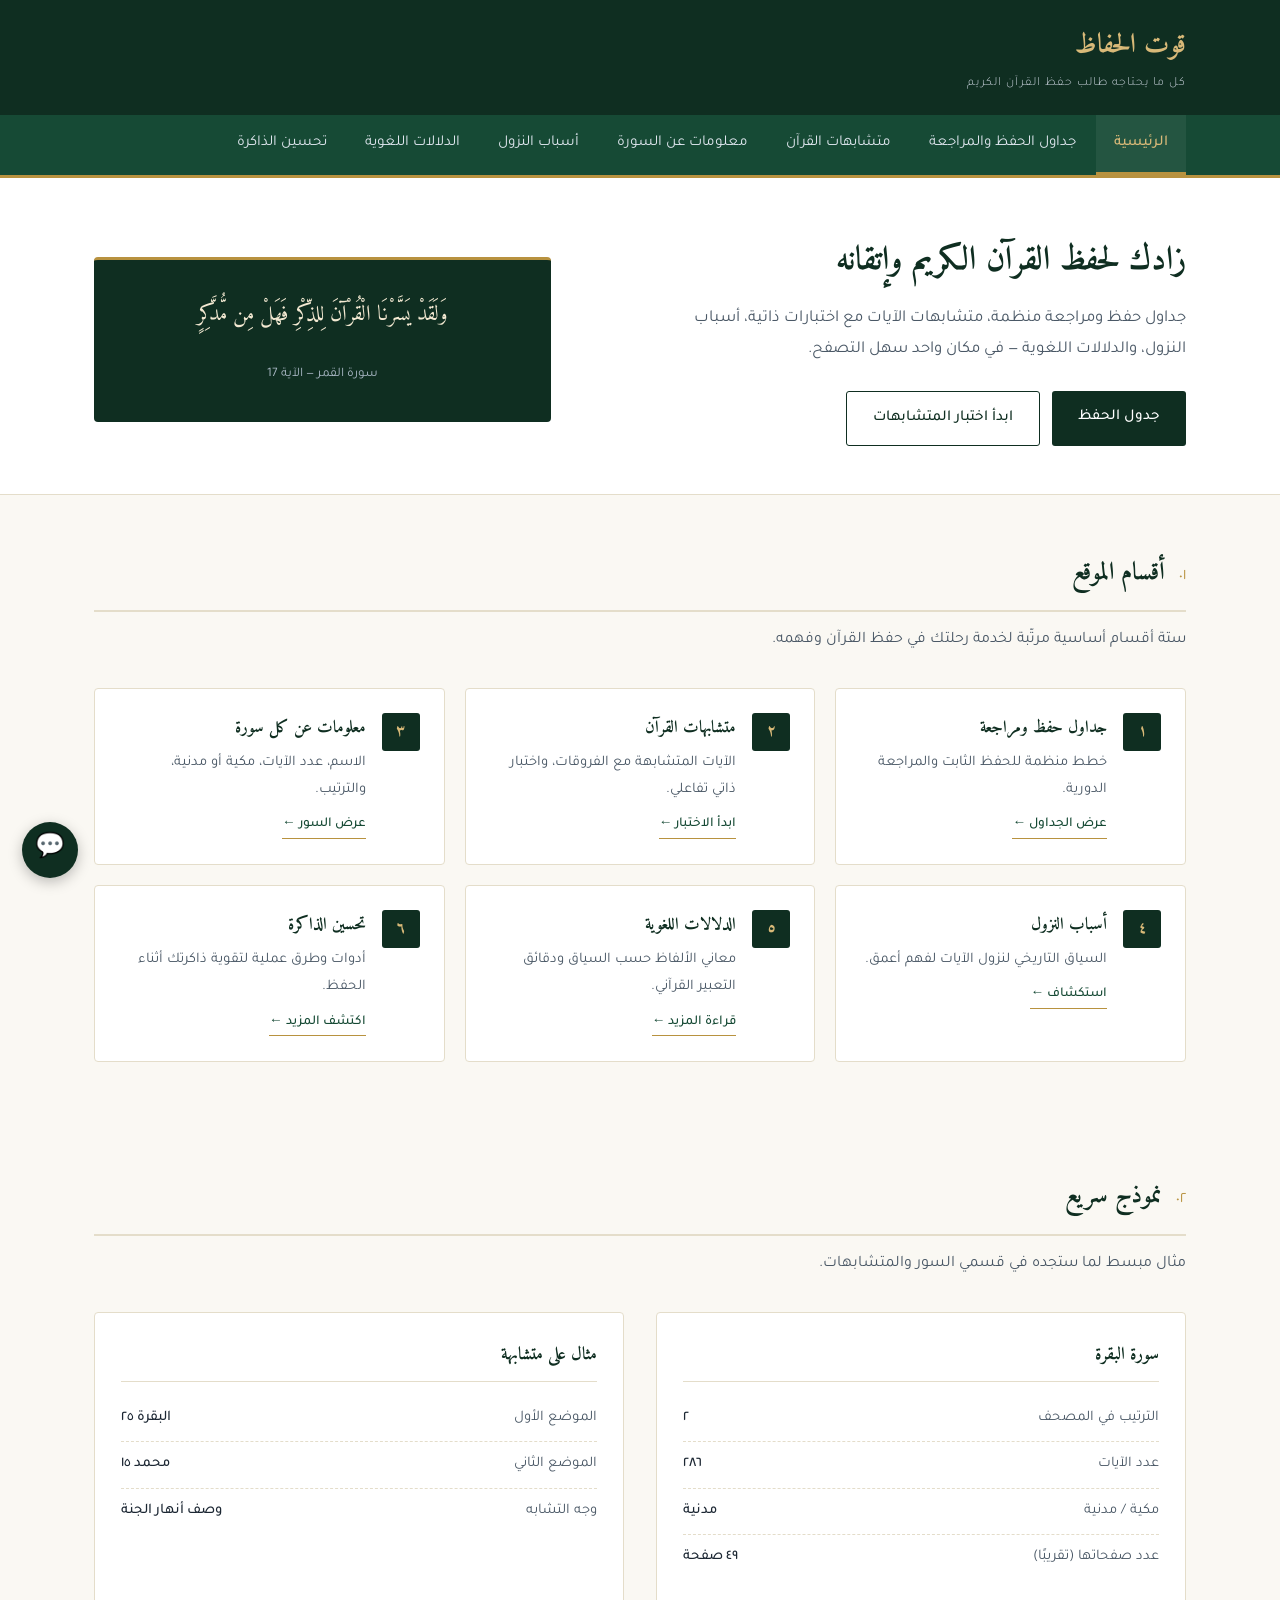
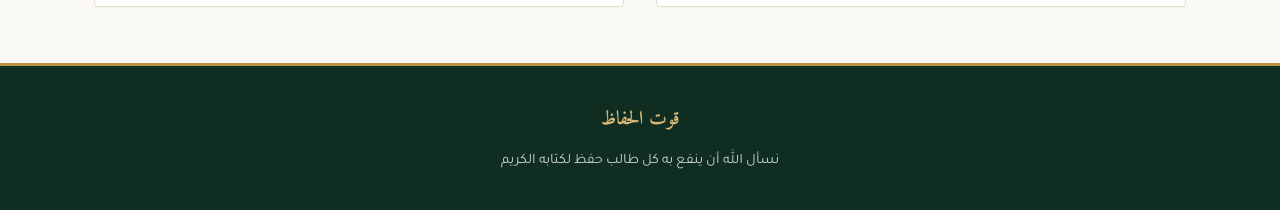
==== index.html @ 01968077 "Add files via upload" ====
<!DOCTYPE html>
<html lang="ar" dir="rtl">
<head>
<meta charset="UTF-8">
<meta name="viewport" content="width=device-width, initial-scale=1.0">
<title>قوت الحفاظ | كل ما يحتاجه طالب حفظ القرآن الكريم</title>
<link rel="preconnect" href="https://fonts.googleapis.com">
<link href="https://fonts.googleapis.com/css2?family=Amiri:wght@400;700&family=Tajawal:wght@300;400;500;700&display=swap" rel="stylesheet">
<link rel="stylesheet" href="style.css">
</head>
<body>

<header>
  <div class="top-bar">
    <div class="brand">قوت الحفاظ<small>كل ما يحتاجه طالب حفظ القرآن الكريم</small></div>
    <button class="menu-toggle" onclick="document.querySelector('.main-nav').classList.toggle('open')" aria-label="فتح القائمة">☰</button>
  </div>
  <nav class="main-nav">
    <ul>
      <li><a href="index.html" class="active">الرئيسية</a></li>
      <li><a href="schedules.html">جداول الحفظ والمراجعة</a></li>
      <li><a href="mutashabihat.html">متشابهات القرآن</a></li>
      <li><a href="surahs.html">معلومات عن السورة</a></li>
      <li><a href="asbab-nuzul.html">أسباب النزول</a></li>
      <li><a href="dalalat.html">الدلالات اللغوية</a></li>
      <li><a href="memory-boost.html">تحسين الذاكرة</a></li>
    </ul>
  </nav>
</header>

<div class="hero">
  <div class="hero-inner">
    <div>
      <h1>زادك لحفظ القرآن الكريم وإتقانه</h1>
      <p>جداول حفظ ومراجعة منظمة، متشابهات الآيات مع اختبارات ذاتية، أسباب النزول، والدلالات اللغوية — في مكان واحد سهل التصفح.</p>
      <div class="btn-row">
        <a href="schedules.html" class="btn btn-primary">جدول الحفظ</a>
        <a href="mutashabihat.html" class="btn btn-secondary">ابدأ اختبار المتشابهات</a>
      </div>
    </div>
    <div class="verse-box">
      <p>وَلَقَدْ يَسَّرْنَا الْقُرْآنَ لِلذِّكْرِ فَهَلْ مِن مُّدَّكِرٍ</p>
      <span>سورة القمر — الآية 17</span>
    </div>
  </div>
</div>

<section id="features">
  <div class="section-title">
    <span class="num">٠١</span>
    <h2>أقسام الموقع</h2>
  </div>
  <p class="section-desc">ستة أقسام أساسية مرتّبة لخدمة رحلتك في حفظ القرآن وفهمه.</p>

  <div class="grid">
    <div class="card">
      <div class="num-badge">١</div>
      <div>
        <h3>جداول حفظ ومراجعة</h3>
        <p>خطط منظمة للحفظ الثابت والمراجعة الدورية.</p>
        <a href="schedules.html" class="card-link">عرض الجداول ←</a>
      </div>
    </div>
    <div class="card">
      <div class="num-badge">٢</div>
      <div>
        <h3>متشابهات القرآن</h3>
        <p>الآيات المتشابهة مع الفروقات، واختبار ذاتي تفاعلي.</p>
        <a href="mutashabihat.html" class="card-link">ابدأ الاختبار ←</a>
      </div>
    </div>
    <div class="card">
      <div class="num-badge">٣</div>
      <div>
        <h3>معلومات عن كل سورة</h3>
        <p>الاسم، عدد الآيات، مكية أو مدنية، والترتيب.</p>
        <a href="surahs.html" class="card-link">عرض السور ←</a>
      </div>
    </div>
    <div class="card">
      <div class="num-badge">٤</div>
      <div>
        <h3>أسباب النزول</h3>
        <p>السياق التاريخي لنزول الآيات لفهم أعمق.</p>
        <a href="asbab-nuzul.html" class="card-link">استكشاف ←</a>
      </div>
    </div>
    <div class="card">
      <div class="num-badge">٥</div>
      <div>
        <h3>الدلالات اللغوية</h3>
        <p>معاني الألفاظ حسب السياق ودقائق التعبير القرآني.</p>
        <a href="dalalat.html" class="card-link">قراءة المزيد ←</a>
      </div>
    </div>
    <div class="card">
      <div class="num-badge">٦</div>
      <div>
        <h3>تحسين الذاكرة</h3>
        <p>أدوات وطرق عملية لتقوية ذاكرتك أثناء الحفظ.</p>
        <a href="memory-boost.html" class="card-link">اكتشف المزيد ←</a>
      </div>
    </div>
  </div>
</section>

<section id="preview">
  <div class="section-title">
    <span class="num">٠٢</span>
    <h2>نموذج سريع</h2>
  </div>
  <p class="section-desc">مثال مبسط لما ستجده في قسمي السور والمتشابهات.</p>

  <div class="split">
    <div class="info-panel">
      <h3>سورة البقرة</h3>
      <ul>
        <li><span>الترتيب في المصحف</span><b>٢</b></li>
        <li><span>عدد الآيات</span><b>٢٨٦</b></li>
        <li><span>مكية / مدنية</span><b>مدنية</b></li>
        <li><span>عدد صفحاتها (تقريبًا)</span><b>٤٩ صفحة</b></li>
      </ul>
    </div>
    <div class="info-panel">
      <h3>مثال على متشابهة</h3>
      <ul>
        <li><span>الموضع الأول</span><b>البقرة ٢٥</b></li>
        <li><span>الموضع الثاني</span><b>محمد ١٥</b></li>
        <li><span>وجه التشابه</span><b>وصف أنهار الجنة</b></li>
      </ul>
    </div>
  </div>
</section>

<footer>
  <span class="brand">قوت الحفاظ</span>
  نسأل الله أن ينفع به كل طالب حفظ لكتابه الكريم
</footer>

<a href="share-experience.html" class="share-fab" title="شاركنا تجربتك">💬</a>

</body>
</html>
---- style.css ----
/* =====================================================================
   قوت الحفاظ — style.css
   ملف الأنماط المشترك لكل صفحات الموقع
   (مستخرج من: index.html, schedules.html, surahs.html, mutashabihat.html)
   ===================================================================== */

/* ============ ١) متغيرات الألوان (أخضر غابي + ذهبي) ============ */
:root{
  --navy-deep:#0f2e21;   /* أخضر غابي عميق - اللون الأساسي */
  --navy:#164a35;        /* أخضر أفتح قليلاً - للتنقل الفرعي */
  --gold:#b8923f;        /* ذهبي - لمسات وحدود */
  --gold-light:#d8b978;  /* ذهبي فاتح - نصوص على خلفية داكنة */
  --paper:#faf8f3;       /* خلفية الصفحة (كريمي فاتح) */
  --ink:#1c2733;         /* لون النص الأساسي */
  --ink-soft:#4a5866;    /* لون النص الثانوي/الوصفي */
  --line:#e4ddca;        /* لون الحدود والفواصل */
  --panel:#ffffff;       /* خلفية البطاقات */
  --green-tint:#eef4ee;  /* خلفية فاتحة للتمييز (صناديق، جداول) */
}

/* ============ ٢) إعادة ضبط أساسية + الخطوط ============ */
*{box-sizing:border-box; margin:0; padding:0;}
html{scroll-behavior:smooth;}
body{
  background:var(--paper);
  color:var(--ink);
  font-family:'Tajawal', sans-serif;
  line-height:1.85;
}
h1,h2,h3{ font-family:'Amiri', serif; font-weight:700; color:var(--navy-deep); }
a{color:inherit; text-decoration:none;}

/* ============ ٣) الهيدر + شريط التنقل (موحّد لكل الصفحات) ============ */
header{
  background:var(--navy-deep);
  border-bottom:3px solid var(--gold);
}
.top-bar{
  max-width:1140px; margin:0 auto;
  display:flex; align-items:center; justify-content:space-between;
  padding:20px 24px;
}
.brand{color:var(--gold-light); font-family:'Amiri',serif; font-size:1.7rem; font-weight:700;}
.brand small{display:block; color:#c7d0da; font-family:'Tajawal',sans-serif; font-size:0.78rem; font-weight:300; letter-spacing:1px; margin-top:2px;}

nav.main-nav{background:var(--navy);}
.main-nav ul{
  max-width:1140px; margin:0 auto; padding:0 24px;
  display:flex; list-style:none; gap:2px; flex-wrap:wrap;
}
.main-nav a{
  display:block; padding:14px 18px; color:#dfe6ee; font-size:0.95rem;
  border-bottom:3px solid transparent;
  transition:.2s;
}
.main-nav a:hover{background:rgba(255,255,255,0.06); border-bottom-color:var(--gold);}
.main-nav a.active{
  background:rgba(255,255,255,0.06);
  border-bottom-color:var(--gold);
  color:var(--gold-light);
  font-weight:500;
}

/* زر قائمة الهمبرغر — يظهر فقط على الشاشات الصغيرة (انظر قواعد الاستجابة بالقسم ١٣) */
.menu-toggle{
  display:none;
  background:transparent;
  border:1.5px solid var(--gold);
  color:var(--gold-light);
  width:40px; height:40px;
  border-radius:6px;
  font-size:1.25rem;
  cursor:pointer;
  align-items:center; justify-content:center;
  flex:none;
}
.menu-toggle:hover{background:rgba(255,255,255,0.08);}

/* ============ ٤) الفوتر (موحّد لكل الصفحات) ============ */
footer{
  background:var(--navy-deep); color:#c7d0da;
  padding:36px 24px; text-align:center; font-size:0.9rem;
  border-top:3px solid var(--gold);
}
footer .brand{color:var(--gold-light); font-family:'Amiri',serif; font-size:1.2rem; display:block; margin-bottom:10px;}

/* ============ ٥) أزرار عامة (تُستخدم بالصفحة الرئيسية والأقسام) ============ */
.btn{
  display:inline-block; padding:12px 26px; font-size:0.95rem; border-radius:3px;
  transition:.2s; font-weight:500;
}
.btn-primary{background:var(--navy-deep); color:#fff;}
.btn-primary:hover{background:var(--navy);}
.btn-secondary{border:1px solid var(--navy-deep); color:var(--navy-deep);}
.btn-secondary:hover{background:var(--navy-deep); color:#fff;}

/* ============ ٦) عنوان قسم عام (رقم + عنوان + خط سفلي) ============ */
section{max-width:1140px; margin:0 auto; padding:56px 24px;}
.section-title{
  display:flex; align-items:baseline; gap:14px; margin-bottom:8px;
  border-bottom:2px solid var(--line); padding-bottom:14px;
}
.section-title h2{font-size:1.55rem;}
.section-title .num{color:var(--gold); font-size:1rem; font-family:'Tajawal',sans-serif;}
.section-desc{color:var(--ink-soft); margin:14px 0 32px; max-width:680px;}

/* =====================================================================
   ٧) خاص بالصفحة الرئيسية (index.html)
   ===================================================================== */
.hero{ background:var(--panel); border-bottom:1px solid var(--line); }
.hero-inner{
  max-width:1140px; margin:0 auto; padding:56px 24px 48px;
  display:grid; grid-template-columns:1.3fr 1fr; gap:40px; align-items:center;
}
.hero h1{font-size:2.1rem; line-height:1.6; margin-bottom:16px;}
.hero p{color:var(--ink-soft); font-size:1.05rem; margin-bottom:26px; max-width:520px;}
.btn-row{display:flex; gap:12px; flex-wrap:wrap;}

.verse-box{
  background:var(--navy-deep); color:var(--gold-light);
  padding:34px 28px; border-radius:4px; text-align:center;
  border-top:3px solid var(--gold);
}
.verse-box p{ font-family:'Amiri', serif; font-size:1.35rem; color:#f3e9d2; line-height:2; }
.verse-box span{display:block; margin-top:14px; font-family:'Tajawal',sans-serif; font-size:0.82rem; color:#a9b7c4;}

.grid{ display:grid; grid-template-columns:repeat(auto-fit,minmax(260px,1fr)); gap:20px; }
.card{
  background:var(--panel); border:1px solid var(--line); border-radius:4px;
  padding:24px; display:flex; gap:16px;
}
.card .num-badge{
  flex:none; width:38px; height:38px;
  background:var(--navy-deep); color:var(--gold-light);
  border-radius:3px; display:flex; align-items:center; justify-content:center;
  font-family:'Amiri',serif; font-weight:700; font-size:1rem;
}
.card h3{font-size:1.05rem; margin-bottom:6px;}
.card p{color:var(--ink-soft); font-size:0.92rem;}
.card a.card-link{font-size:0.85rem; color:var(--navy); font-weight:500; margin-top:8px; display:inline-block; border-bottom:1px solid var(--gold);}

.split{ display:grid; grid-template-columns:1fr 1fr; gap:32px; }
.info-panel{ background:var(--panel); border:1px solid var(--line); border-radius:4px; padding:26px; }
.info-panel h3{font-size:1.1rem; margin-bottom:14px; padding-bottom:10px; border-bottom:1px solid var(--line);}
.info-panel ul{list-style:none;}
.info-panel li{
  padding:9px 0; border-bottom:1px dashed var(--line); font-size:0.92rem; color:var(--ink-soft);
  display:flex; justify-content:space-between;
}
.info-panel li:last-child{border-bottom:none;}
.info-panel li b{color:var(--ink); font-weight:500;}

/* =====================================================================
   ٨) خاص بصفحة الجداول (schedules.html)
   ===================================================================== */
.page-head{ background:var(--panel); border-bottom:1px solid var(--line); padding:44px 24px; text-align:center; }
.page-head h1{font-size:1.9rem; margin-bottom:10px;}
.page-head p{color:var(--ink-soft); max-width:600px; margin:0 auto;}

.tab-row{ display:flex; gap:10px; flex-wrap:wrap; margin-bottom:26px; }
.tab-btn{
  background:var(--panel); border:1px solid var(--line); color:var(--ink);
  padding:11px 22px; border-radius:24px; font-size:0.92rem; font-weight:500;
  cursor:pointer; transition:.2s; font-family:'Tajawal',sans-serif;
}
.tab-btn:hover{border-color:var(--navy); color:var(--navy-deep);}
.tab-btn.active{background:var(--navy-deep); color:#fff; border-color:var(--navy-deep);}

.plan-panel{ display:none; background:var(--panel); border:1px solid var(--line); border-radius:6px; padding:30px; animation:fade .35s ease; }
.plan-panel.show{display:block;}
@keyframes fade{ from{opacity:0; transform:translateY(6px);} to{opacity:1; transform:translateY(0);} }

.plan-header{ display:flex; justify-content:space-between; align-items:center; flex-wrap:wrap; gap:12px; margin-bottom:20px; padding-bottom:16px; border-bottom:1px dashed var(--line); }
.plan-header h3{font-size:1.25rem;}
.badge{ background:var(--green-tint); color:var(--navy-deep); border:1px solid var(--line); padding:6px 14px; border-radius:20px; font-size:0.85rem; font-weight:500; }

.stat-row{ display:grid; grid-template-columns:repeat(auto-fit,minmax(160px,1fr)); gap:14px; margin-bottom:24px; }
.stat-row .stat-box{ background:var(--green-tint); border-radius:5px; padding:16px; text-align:center; }
.stat-row .stat-box .val{ font-family:'Amiri',serif; font-size:1.5rem; color:var(--navy-deep); font-weight:700; }
.stat-row .stat-box .lbl{ font-size:0.8rem; color:var(--ink-soft); margin-top:4px; }

table.week-table{ width:100%; border-collapse:collapse; font-size:0.9rem; }
table.week-table th{ background:var(--navy-deep); color:#fff; padding:10px; font-weight:500; font-size:0.85rem; }
table.week-table td{ padding:11px 10px; border-bottom:1px solid var(--line); text-align:center; color:var(--ink-soft); }
table.week-table tr:last-child td{border-bottom:none;}
table.week-table td.day-name{ color:var(--ink); font-weight:500; text-align:right; }

.note-box{ margin-top:20px; background:#fbf7ec; border-right:3px solid var(--gold); padding:14px 18px; font-size:0.88rem; color:var(--ink-soft); border-radius:3px; }

/* =====================================================================
   ٩) خاص بصفحة معلومات السورة (surahs.html)
   ===================================================================== */
.picker-box{
  background:var(--panel); border:1px solid var(--line); border-radius:12px;
  padding:22px 24px; margin-bottom:26px;
}
.picker-row{display:flex; gap:12px; flex-wrap:wrap;}
.picker-row input[type="text"], .picker-row select{
  flex:1; min-width:200px; padding:11px 14px; border:1.5px solid var(--line); border-radius:8px;
  font-family:'Tajawal',sans-serif; font-size:.98rem; background:#fff; color:var(--ink);
}
.picker-row input[type="text"]:focus, .picker-row select:focus{outline:none; border-color:var(--gold);}
.hint{color:var(--ink-soft); font-size:.85rem; margin:10px 0 0;}
.loading-msg, .error-msg{color:var(--ink-soft); font-size:.92rem; margin-top:10px;}
.error-msg{color:#a33;}

.info-card{
  display:none; background:var(--panel); border:1px solid var(--line); border-radius:12px;
  padding:28px 30px;
}
.info-card.active{display:block;}
.info-card h2{font-size:1.7rem; color:var(--navy-deep); margin:0 0 4px;}
.info-card .sub{color:var(--gold); font-size:.9rem; font-style:italic; margin:0 0 22px;}

.stat-grid{ display:grid; grid-template-columns:repeat(auto-fit,minmax(170px,1fr)); gap:12px; }
.stat-grid .stat-box{background:var(--green-tint); border-radius:8px; padding:14px 16px;}
.stat-grid .stat-box .label{font-size:.82rem; color:var(--ink-soft); margin-bottom:4px;}
.stat-grid .stat-box .value{font-size:1.2rem; font-weight:700; color:var(--navy-deep); font-family:'Amiri',serif;}
.stat-grid .stat-box .value.pending{font-size:.9rem; font-weight:400; color:var(--ink-soft); font-family:'Tajawal',sans-serif; font-style:italic;}

.empty-state{
  text-align:center; color:var(--ink-soft); padding:50px 20px; background:var(--panel);
  border:1px dashed var(--line); border-radius:12px;
}

/* =====================================================================
   ١٠) خاص بصفحة المتشابهات (mutashabihat.html)
   ===================================================================== */
.page-banner{
  background:var(--navy); color:#fff; text-align:center; padding:46px 20px 40px;
}
.page-banner h1{font-size:2.1rem; color:var(--gold-light); margin-bottom:10px;}
.page-banner p{color:#dfe7e1; max-width:640px; margin:0 auto; font-size:1rem;}

main{max-width:1000px; margin:0 auto; padding:40px 20px 80px;}

.subsection-tabs{ display:flex; gap:14px; justify-content:center; margin-bottom:36px; flex-wrap:wrap; }
.subsection-tabs button{
  font-family:'Tajawal', sans-serif; font-size:1rem; font-weight:700;
  padding:12px 26px; border-radius:10px; border:2px solid var(--navy);
  background:var(--panel); color:var(--navy); cursor:pointer; transition:.2s;
}
.subsection-tabs button.active{background:var(--navy); color:#fff;}
.subsection{display:none;}
.subsection.active{display:block;}

.search-box{
  background:var(--panel); border:1px solid var(--line); border-radius:14px;
  padding:24px; box-shadow:0 2px 10px rgba(15,46,33,.06); margin-bottom:26px;
}
.search-row{display:flex; gap:10px; flex-wrap:wrap;}
.search-row input[type="text"]{
  flex:1; min-width:200px; font-family:'Tajawal', sans-serif; font-size:1.1rem;
  padding:14px 16px; border:2px solid var(--line); border-radius:10px;
  background:var(--green-tint); color:var(--ink);
}
.search-row input[type="text"]:focus{outline:none; border-color:var(--gold);}
.search-row button{
  font-family:'Tajawal', sans-serif; font-size:1rem; font-weight:700;
  padding:14px 28px; border:none; border-radius:10px;
  background:var(--gold); color:var(--navy-deep); cursor:pointer; transition:.2s;
}
.search-row button:hover{background:var(--gold-light);}
.search-hint{margin-top:10px; font-size:.85rem; color:var(--ink-soft);}

.results-meta{margin-bottom:16px; font-size:.95rem; color:var(--ink-soft);}
.results-meta strong{color:var(--navy-deep);}

.result-card{
  background:var(--panel); border:1px solid var(--line); border-right:5px solid var(--gold);
  border-radius:10px; padding:18px 20px; margin-bottom:14px;
}
.result-ref{font-size:.9rem; font-weight:700; color:var(--navy); margin-bottom:8px;}
.result-text{font-family:'Amiri', serif; font-size:1.35rem; color:var(--ink); line-height:2.1;}
.result-text mark{background:var(--gold-light); color:var(--navy-deep); padding:1px 3px; border-radius:4px;}

.loading-state{text-align:center; padding:40px 20px; color:var(--ink-soft);}

.demo-flag{
  display:inline-block; background:#fff3cd; color:#7a5c00; border:1px solid #e9d38b;
  font-size:.8rem; padding:4px 10px; border-radius:6px; margin-bottom:18px;
}
.within-card{ background:var(--panel); border:1px solid var(--line); border-radius:12px; padding:20px; margin-bottom:18px; }
.within-pair{ display:grid; grid-template-columns:1fr 1fr; gap:16px; margin-bottom:14px; }
.within-verse{background:var(--green-tint); border-radius:8px; padding:14px;}
.within-verse .ref{font-size:.85rem; font-weight:700; color:var(--navy); margin-bottom:6px;}
.within-verse .txt{font-family:'Amiri', serif; font-size:1.2rem;}
.quiz-btn{
  font-family:'Tajawal', sans-serif; font-size:.9rem; font-weight:700;
  padding:9px 18px; border:2px solid var(--navy); border-radius:8px;
  background:transparent; color:var(--navy); cursor:pointer;
}
.quiz-btn:hover{background:var(--navy); color:#fff;}

/* =====================================================================
   ١١) لوحة جداول الحفظ التفاعلية (schedules.html - نظام المسارين)
   ===================================================================== */
.dash-container{max-width:680px; margin:0 auto; padding:30px 20px 70px;}

.dash-banner{background:var(--navy-deep); border-bottom:3px solid var(--gold); padding:34px 20px;}
.dash-banner .inner{max-width:680px; margin:0 auto; display:flex; justify-content:space-between; align-items:center; gap:16px; flex-wrap:wrap;}
.dash-banner .inner.text-center{justify-content:center; text-align:center; flex-direction:column;}
.dash-banner .eyebrow{color:var(--gold-light); font-size:.85rem; letter-spacing:.5px; margin-bottom:6px;}
.dash-banner h1{color:#fff; font-size:1.5rem;}
.dash-banner h1 .accent{color:var(--gold-light);}
.edit-link{background:transparent; border:1.5px solid var(--gold-light); color:var(--gold-light); padding:8px 18px; border-radius:20px; font-size:.85rem; cursor:pointer; font-family:'Tajawal',sans-serif; transition:.2s;}
.edit-link:hover{background:var(--gold-light); color:var(--navy-deep);}

.dash-topbar{max-width:680px; margin:0 auto; padding:16px 20px 0;}
.back-link{color:var(--navy); font-size:.9rem; font-weight:500;}
.back-link:hover{color:var(--gold);}

.track-choice{display:grid; grid-template-columns:1fr 1fr; gap:18px; margin-top:10px;}
.track-card{background:var(--panel); border:1.5px solid var(--line); border-radius:14px; padding:28px 20px; text-align:center; cursor:pointer; transition:.2s; font-family:'Tajawal',sans-serif;}
.track-card:hover{border-color:var(--gold); box-shadow:0 4px 14px rgba(15,46,33,.08);}
.track-icon{font-size:2.2rem; margin-bottom:10px;}
.track-title{font-family:'Amiri',serif; font-size:1.2rem; color:var(--navy-deep); margin-bottom:8px;}
.track-desc{color:var(--ink-soft); font-size:.88rem; line-height:1.7;}

.onb-card{background:var(--panel); border:1px solid var(--line); border-radius:14px; padding:28px 24px;}
.field{margin-bottom:22px;}
.field label{display:block; font-weight:500; color:var(--navy-deep); margin-bottom:10px; font-size:.95rem;}
.text-input{width:100%; padding:12px 14px; border:1.5px solid var(--line); border-radius:8px; font-family:'Tajawal',sans-serif; font-size:.95rem; background:var(--green-tint); color:var(--ink);}
.text-input:focus{outline:none; border-color:var(--gold);}
.pill-group{display:flex; flex-wrap:wrap; gap:8px;}
.pill{background:var(--panel); border:1.5px solid var(--line); color:var(--ink); padding:9px 18px; border-radius:20px; font-size:.88rem; cursor:pointer; transition:.2s; font-family:'Tajawal',sans-serif;}
.pill:hover{border-color:var(--gold);}
.pill.active{background:var(--navy-deep); border-color:var(--navy-deep); color:#fff;}
.stepper{display:flex; align-items:center; justify-content:center; gap:20px;}
.stepper button{width:38px; height:38px; border-radius:50%; border:1.5px solid var(--navy-deep); background:transparent; color:var(--navy-deep); font-size:1.2rem; cursor:pointer; font-family:'Tajawal',sans-serif;}
.stepper button:hover{background:var(--navy-deep); color:#fff;}
.stepper .val{font-family:'Amiri',serif; font-size:1.5rem; color:var(--navy-deep); min-width:40px; text-align:center;}
.primary-btn{width:100%; background:var(--navy-deep); color:#fff; border:none; padding:14px; border-radius:10px; font-size:1rem; font-weight:700; cursor:pointer; font-family:'Tajawal',sans-serif; transition:.2s;}
.primary-btn:hover{background:var(--navy);}
.footnote{text-align:center; color:var(--ink-soft); font-size:.8rem; margin-top:16px;}

.verse-card{background:var(--navy-deep); color:var(--gold-light); border-radius:14px; padding:24px 22px; text-align:center; margin-bottom:26px; border-top:3px solid var(--gold);}
.verse-card .tag{font-size:.75rem; color:#a9b7c4; margin-bottom:10px;}
.verse-card .verse{font-family:'Amiri',serif; font-size:1.2rem; color:#f3e9d2; line-height:1.9;}
.verse-card .ref{margin-top:10px; font-size:.8rem; color:#a9b7c4;}

.dash-label{font-weight:700; color:var(--navy-deep); font-size:.95rem; margin:6px 0 12px;}
.plan-card{background:var(--panel); border:1px solid var(--line); border-radius:14px; padding:22px 20px; margin-bottom:26px;}
.plan-card .surah-name{font-family:'Amiri',serif; font-size:1.2rem; color:var(--navy-deep); margin-bottom:4px;}
.plan-card .sub{color:var(--ink-soft); font-size:.88rem; margin-bottom:16px;}
.progress-track{background:var(--green-tint); border-radius:20px; height:12px; overflow:hidden;}
.progress-fill{background:var(--gold); height:100%; border-radius:20px; transition:width .4s ease;}
.progress-labels{display:flex; justify-content:space-between; font-size:.8rem; color:var(--ink-soft); margin-top:8px;}

.task-list{display:flex; flex-direction:column; gap:10px; margin-bottom:26px;}
.task{display:flex; gap:14px; align-items:flex-start; background:var(--panel); border:1.5px solid var(--line); border-radius:10px; padding:14px 16px; cursor:pointer; transition:.2s;}
.task:hover{border-color:var(--gold);}
.task .check{flex:none; width:24px; height:24px; border-radius:6px; border:2px solid var(--gold); display:flex; align-items:center; justify-content:center; font-size:.85rem; color:#fff; margin-top:2px; background:transparent;}
.task.checked{border-color:var(--navy-deep); background:var(--green-tint);}
.task.checked .check{background:var(--navy-deep); border-color:var(--navy-deep);}
.task.checked .title{text-decoration:line-through; color:var(--ink-soft);}
.task .title{font-weight:700; color:var(--navy-deep); font-size:.95rem; margin-bottom:3px;}
.task .desc{color:var(--ink-soft); font-size:.85rem;}
/* مهمة معاينة: نفس الشكل لكن غير قابلة فعليًا للتفاعل */
.task.disabled{cursor:default; opacity:.72;}
.task.disabled:hover{border-color:var(--line);}
.task.disabled .check{border-color:var(--line);}

.streak-row{display:grid; grid-template-columns:1fr 1fr; gap:14px; margin-bottom:24px;}
.streak-box{background:var(--green-tint); border-radius:10px; padding:16px; text-align:center;}
.streak-box .num{font-family:'Amiri',serif; font-size:1.6rem; color:var(--navy-deep); font-weight:700;}
.streak-box .lbl{font-size:.78rem; color:var(--ink-soft); margin-top:4px;}

.cta-box{text-align:center; color:var(--ink-soft); font-size:.9rem;}
.cta-box .btn{margin-top:10px;}

.track-switch{max-width:680px; margin:0 auto; padding:16px 20px 0;}

.plan-load-error{
  background:#fdeceb; border:1px solid #f3c8c4; color:#8c2f28;
  padding:18px 20px; border-radius:10px; font-size:.92rem; text-align:center;
}

/* =====================================================================
   ١٢) متصفح الأسبوع واليوم داخل خطة الحفظ الجديد
   ===================================================================== */
.week-nav{display:flex; align-items:center; justify-content:space-between; gap:10px; margin-bottom:14px; flex-wrap:wrap;}
.week-nav-btn{
  background:var(--panel); border:1.5px solid var(--line); color:var(--navy-deep);
  width:34px; height:34px; border-radius:50%; font-size:1.1rem; cursor:pointer;
  transition:.2s; display:flex; align-items:center; justify-content:center; flex:none;
}
.week-nav-btn:hover:not(:disabled){border-color:var(--gold); color:var(--gold);}
.week-nav-btn:disabled{opacity:.35; cursor:not-allowed;}
.week-nav-label{font-family:'Amiri',serif; font-weight:700; color:var(--navy-deep); font-size:1.05rem; text-align:center; flex:1;}
.week-jump{display:flex; align-items:center; gap:6px;}
.week-jump input{
  width:60px; padding:6px 8px; border:1.5px solid var(--line); border-radius:6px;
  text-align:center; font-family:'Tajawal',sans-serif; color:var(--ink);
}
.week-jump input:focus{outline:none; border-color:var(--gold);}
.week-jump button{
  padding:6px 14px; border:none; border-radius:6px; background:var(--navy-deep);
  color:#fff; font-size:.8rem; cursor:pointer; font-family:'Tajawal',sans-serif;
}
.week-jump button:hover{background:var(--navy);}

.day-strip{display:flex; gap:8px; margin-bottom:18px;}
.day-chip{
  flex:1; min-width:0; background:var(--panel); border:1.5px solid var(--line);
  border-radius:10px; padding:10px 4px; text-align:center; cursor:pointer; transition:.2s;
}
.day-chip:hover{border-color:var(--gold);}
.day-chip.viewed{border-color:var(--navy-deep); box-shadow:0 0 0 2px var(--navy-deep) inset;}
.day-chip.today{background:var(--green-tint); border-color:var(--gold);}
.day-chip-today-lbl{display:block; font-size:.62rem; color:var(--gold); font-weight:700; margin-top:4px;}
.day-chip-name{font-size:.75rem; color:var(--ink-soft); margin-bottom:6px; font-weight:500;}
.day-chip-badges{display:flex; gap:4px; justify-content:center;}
.badge-circle{
  width:21px; height:21px; border-radius:50%; display:inline-flex; align-items:center;
  justify-content:center; font-size:.7rem; font-weight:700; font-family:'Tajawal',sans-serif; flex:none;
}
.badge-circle.b-new{background:var(--gold); color:var(--navy-deep);}
.badge-circle.b-review{background:var(--navy-deep); color:var(--gold-light);}
.day-chip.friday{background:#fbf7ec;}
.day-chip.friday .badge-circle.b-review{border-radius:6px; border:1.5px solid var(--gold);}

.day-detail-title{font-family:'Amiri',serif; color:var(--navy-deep); font-size:1.05rem; margin-bottom:14px;}

.preview-badge{
  display:inline-block; background:#fff3cd; color:#7a5c00; border:1px solid #e9d38b;
  font-size:.82rem; padding:6px 14px; border-radius:6px; margin-bottom:12px;
}
.back-today-btn{
  display:inline-block; margin-inline-start:10px; background:transparent; border:1.5px solid var(--gold);
  color:#7a5c00; font-size:.8rem; padding:5px 12px; border-radius:6px; cursor:pointer; font-family:'Tajawal',sans-serif;
}
.back-today-btn:hover{background:var(--gold); color:var(--navy-deep);}

/* =====================================================================
   ١٣) استجابة الشاشات الصغيرة (موحّدة، بدون إخفاء التنقل بالكامل)
   ===================================================================== */
@media (max-width:820px){
  .hero-inner{grid-template-columns:1fr;}
  .split{grid-template-columns:1fr;}
  .within-pair{grid-template-columns:1fr;}
  .track-choice{grid-template-columns:1fr;}

  /* قائمة الهمبرغر: يظهر الزر، وتُطوى القائمة افتراضيًا */
  .menu-toggle{display:flex;}
  .main-nav ul{
    display:none;
    flex-direction:column;
    gap:0;
    padding:0;
  }
  .main-nav.open ul{display:flex;}
  .main-nav a{border-bottom:1px solid rgba(255,255,255,0.08);}
  .main-nav a:hover, .main-nav a.active{border-bottom-color:rgba(255,255,255,0.08);}
}

@media (max-width:520px){
  .day-strip{gap:5px;}
  .day-chip{padding:8px 2px;}
  .day-chip-name{font-size:.68rem;}
  .badge-circle{width:18px; height:18px; font-size:.62rem;}
  .week-nav-label{font-size:.92rem;}
}

/* =====================================================================
   ١٤) زر "شاركنا تجربتك" العائم (share-fab)
   ===================================================================== */
.share-fab{
  position:fixed;
  bottom:22px;
  left:22px;
  width:56px;
  height:56px;
  border-radius:50%;
  background:var(--navy-deep);
  color:var(--gold-light);
  display:flex;
  align-items:center;
  justify-content:center;
  font-size:1.5rem;
  text-decoration:none;
  box-shadow:0 4px 14px rgba(0,0,0,.25);
  z-index:999;
  transition:transform .15s ease, background .15s ease;
}
.share-fab:hover{
  background:var(--navy);
  transform:scale(1.07);
}

@media (max-width:520px){
  .share-fab{width:48px; height:48px; font-size:1.25rem; bottom:16px; left:16px;}
}
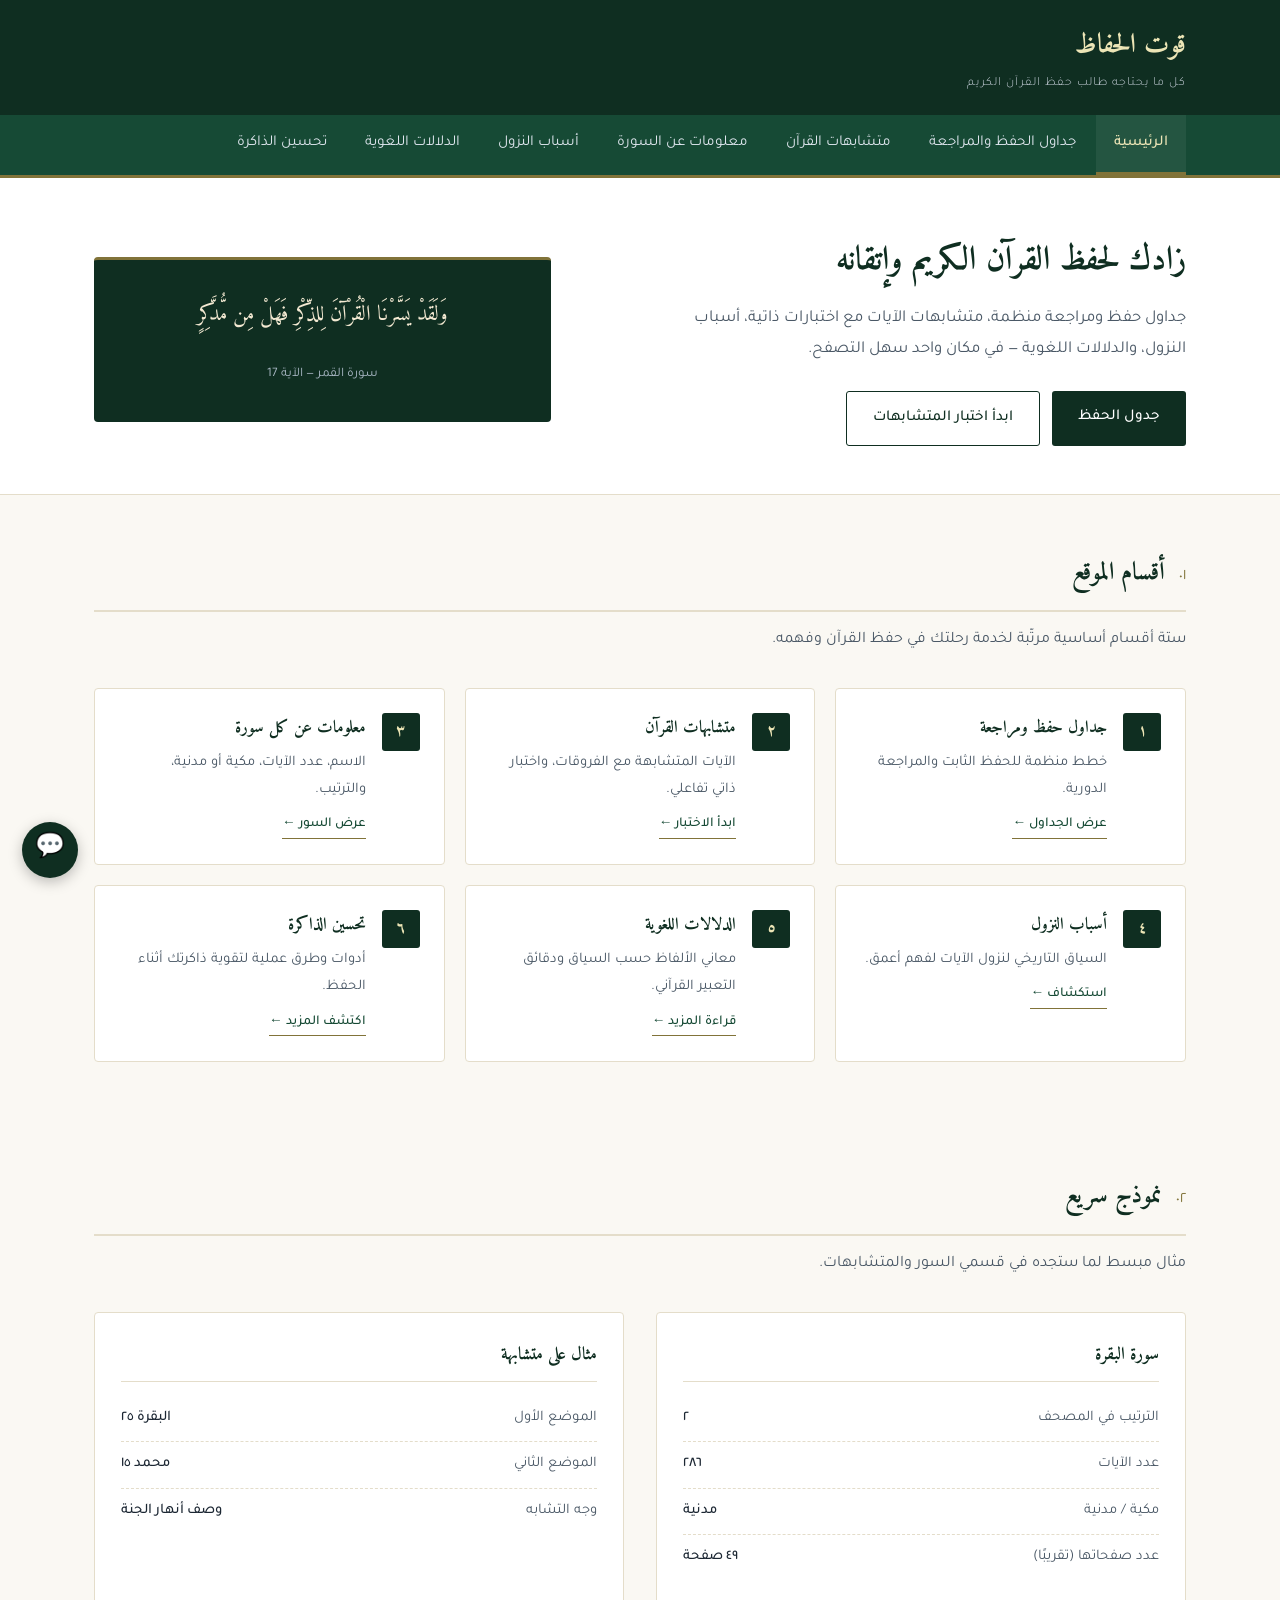
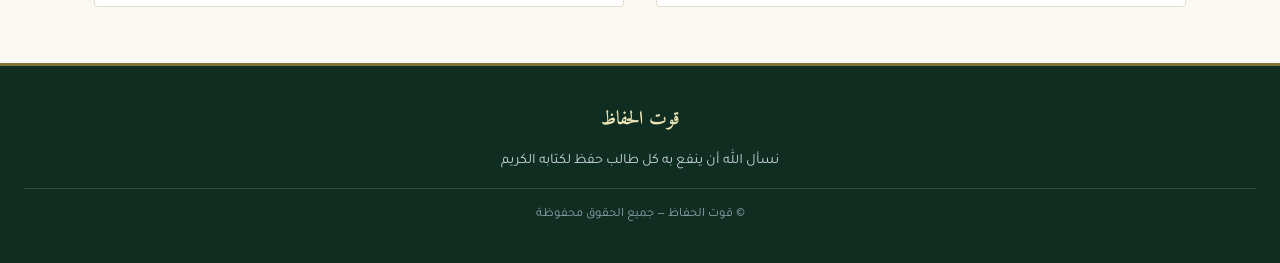
==== commit 2a8e6570: "Add files via upload" ====
--- a/index.html
+++ b/index.html
@@ -135,9 +135,11 @@
 <footer>
   <span class="brand">قوت الحفاظ</span>
   نسأل الله أن ينفع به كل طالب حفظ لكتابه الكريم
+  <span class="copyright">© قوت الحفاظ — جميع الحقوق محفوظة</span>
 </footer>
 
 <a href="share-experience.html" class="share-fab" title="شاركنا تجربتك">💬</a>
 
+<!-- Cloudflare Web Analytics --><script type='module' src='https://static.cloudflareinsights.com/beacon.min.js' data-cf-beacon='{"token": "39f866db1f5d42de9522ed9c44520408"}'></script><!-- End Cloudflare Web Analytics -->
 </body>
 </html>
--- a/style.css
+++ b/style.css
@@ -8,8 +8,8 @@
 :root{
   --navy-deep:#0f2e21;   /* أخضر غابي عميق - اللون الأساسي */
   --navy:#164a35;        /* أخضر أفتح قليلاً - للتنقل الفرعي */
-  --gold:#b8923f;        /* ذهبي - لمسات وحدود */
-  --gold-light:#d8b978;  /* ذهبي فاتح - نصوص على خلفية داكنة */
+  --gold:#817339;        /* خاكي بني دافئ - لمسات وحدود */
+  --gold-light:#ece5b6;  /* خاكي فاتح - نصوص على خلفية داكنة */
   --paper:#faf8f3;       /* خلفية الصفحة (كريمي فاتح) */
   --ink:#1c2733;         /* لون النص الأساسي */
   --ink-soft:#4a5866;    /* لون النص الثانوي/الوصفي */
@@ -83,6 +83,7 @@
   border-top:3px solid var(--gold);
 }
 footer .brand{color:var(--gold-light); font-family:'Amiri',serif; font-size:1.2rem; display:block; margin-bottom:10px;}
+footer .copyright{display:block; margin-top:14px; padding-top:14px; border-top:1px solid rgba(255,255,255,0.15); font-size:0.8rem; color:#8fa0ad;}
 
 /* ============ ٥) أزرار عامة (تُستخدم بالصفحة الرئيسية والأقسام) ============ */
 .btn{
@@ -326,10 +327,21 @@
 .pill{background:var(--panel); border:1.5px solid var(--line); color:var(--ink); padding:9px 18px; border-radius:20px; font-size:.88rem; cursor:pointer; transition:.2s; font-family:'Tajawal',sans-serif;}
 .pill:hover{border-color:var(--gold);}
 .pill.active{background:var(--navy-deep); border-color:var(--navy-deep); color:#fff;}
-.stepper{display:flex; align-items:center; justify-content:center; gap:20px;}
-.stepper button{width:38px; height:38px; border-radius:50%; border:1.5px solid var(--navy-deep); background:transparent; color:var(--navy-deep); font-size:1.2rem; cursor:pointer; font-family:'Tajawal',sans-serif;}
-.stepper button:hover{background:var(--navy-deep); color:#fff;}
-.stepper .val{font-family:'Amiri',serif; font-size:1.5rem; color:var(--navy-deep); min-width:40px; text-align:center;}
+.stepper{display:flex; align-items:center; justify-content:center; gap:16px; background:var(--panel); border:1px solid var(--line); border-radius:999px; padding:8px 10px; box-shadow:0 2px 6px rgba(15,46,33,.06); width:fit-content; margin:0 auto;}
+.stepper button{
+  width:38px; height:38px; border-radius:50%; border:1.5px solid var(--navy-deep);
+  background:var(--paper); color:var(--navy-deep); font-size:1.15rem; line-height:1;
+  cursor:pointer; font-family:'Tajawal',sans-serif; font-weight:700;
+  display:flex; align-items:center; justify-content:center;
+  transition:background .15s ease, color .15s ease, transform .1s ease, box-shadow .15s ease;
+}
+.stepper button:hover{background:var(--navy-deep); color:#fff; box-shadow:0 2px 8px rgba(15,46,33,.25);}
+.stepper button:active{transform:scale(.9);}
+.stepper button:focus-visible{outline:2px solid var(--gold); outline-offset:2px;}
+.stepper .val{
+  font-family:'Amiri',serif; font-size:1.4rem; color:var(--navy-deep);
+  min-width:62px; text-align:center; white-space:nowrap;
+}
 .primary-btn{width:100%; background:var(--navy-deep); color:#fff; border:none; padding:14px; border-radius:10px; font-size:1rem; font-weight:700; cursor:pointer; font-family:'Tajawal',sans-serif; transition:.2s;}
 .primary-btn:hover{background:var(--navy);}
 .footnote{text-align:center; color:var(--ink-soft); font-size:.8rem; margin-top:16px;}
@@ -491,3 +503,194 @@
 @media (max-width:520px){
   .share-fab{width:48px; height:48px; font-size:1.25rem; bottom:16px; left:16px;}
 }
+
+/* =====================================================================
+   ١٥) متشابهات السورة مع نفسها (بدايات / وسط / نهايات)
+   ===================================================================== */
+.within-surah-row{
+  display:flex;
+  align-items:center;
+  gap:12px;
+  flex-wrap:wrap;
+  margin-bottom:22px;
+}
+.within-surah-row label{
+  font-weight:700;
+  color:var(--navy-deep);
+  font-size:.95rem;
+}
+.within-surah-row select{
+  font-family:'Tajawal', sans-serif;
+  font-size:1rem;
+  padding:11px 14px;
+  border:2px solid var(--line);
+  border-radius:10px;
+  background:var(--panel);
+  color:var(--ink);
+  min-width:220px;
+}
+.within-surah-row select:focus{
+  outline:none;
+  border-color:var(--gold);
+}
+
+.within-subtabs{
+  display:flex;
+  gap:10px;
+  margin-bottom:24px;
+  flex-wrap:wrap;
+}
+.within-subtabs button{
+  font-family:'Tajawal', sans-serif;
+  font-size:.9rem;
+  font-weight:700;
+  padding:9px 20px;
+  border-radius:999px;
+  border:1.5px solid var(--line);
+  background:var(--panel);
+  color:var(--ink-soft);
+  cursor:pointer;
+  transition:.2s;
+}
+.within-subtabs button:hover{
+  border-color:var(--gold);
+}
+.within-subtabs button.active{
+  background:var(--navy-deep);
+  border-color:var(--navy-deep);
+  color:var(--gold-light);
+}
+
+.within-empty{
+  text-align:center;
+  padding:36px 20px;
+  color:var(--ink-soft);
+  background:var(--panel);
+  border:1px dashed var(--line);
+  border-radius:12px;
+}
+
+.wcard{
+  position:relative;
+  background:var(--panel);
+  border:1px solid var(--line);
+  border-radius:12px;
+  margin-bottom:14px;
+  overflow:visible;
+}
+.wcard-head{
+  width:100%;
+  display:flex;
+  align-items:center;
+  justify-content:space-between;
+  gap:10px;
+  background:none;
+  border:none;
+  padding:18px 22px;
+  cursor:pointer;
+  text-align:right;
+  font-family:'Tajawal', sans-serif;
+}
+.wcard-phrase{
+  font-family:'Amiri', serif;
+  font-size:1.15rem;
+  color:var(--navy-deep);
+  font-weight:700;
+}
+.wcard-count{
+  font-size:.85rem;
+  color:var(--ink-soft);
+  font-weight:400;
+  margin-inline-start:8px;
+}
+.wcard-chevron{
+  flex:none;
+  color:var(--ink-soft);
+  transition:transform .2s ease;
+  font-size:.85rem;
+}
+.wcard.open .wcard-chevron{
+  transform:rotate(180deg);
+}
+.wcard-body{
+  display:none;
+  padding:0 22px 22px;
+  border-top:1px solid var(--line);
+}
+.wcard.open .wcard-body{
+  display:block;
+  padding-top:18px;
+}
+.wcard-verse{
+  padding:10px 0;
+  border-bottom:1px dashed var(--line);
+}
+.wcard-verse:last-of-type{
+  border-bottom:none;
+}
+.wcard-verse .ref{
+  font-size:.85rem;
+  font-weight:700;
+  color:var(--navy);
+  margin-bottom:6px;
+}
+.wcard-verse .txt{
+  font-family:'Amiri', serif;
+  font-size:1.3rem;
+  line-height:2;
+}
+.wcard-verse .txt mark{
+  background:var(--gold-light);
+  color:var(--navy-deep);
+  padding:1px 3px;
+  border-radius:4px;
+}
+.wcard-link-box{
+  margin-top:14px;
+  background:var(--green-tint);
+  border-right:3px solid var(--gold);
+  border-radius:8px;
+  padding:12px 16px;
+  font-size:.9rem;
+  color:var(--navy-deep);
+}
+
+.wcard-bell{
+  position:absolute;
+  top:-10px;
+  left:-10px;
+  width:30px;
+  height:30px;
+  border-radius:50%;
+  background:var(--gold);
+  color:#fff;
+  border:2px solid var(--paper);
+  display:flex;
+  align-items:center;
+  justify-content:center;
+  font-size:.85rem;
+  cursor:pointer;
+  box-shadow:0 2px 6px rgba(0,0,0,.18);
+  z-index:5;
+  transition:transform .15s ease;
+}
+.wcard-bell:hover{
+  transform:scale(1.1);
+}
+.wcard-bell-tip{
+  position:absolute;
+  top:24px;
+  left:0;
+  background:var(--navy-deep);
+  color:var(--gold-light);
+  font-size:.82rem;
+  padding:10px 14px;
+  border-radius:8px;
+  max-width:260px;
+  box-shadow:0 4px 14px rgba(0,0,0,.2);
+  z-index:6;
+  display:none;
+}
+.wcard-bell-tip.show{
+  display:block;
+}
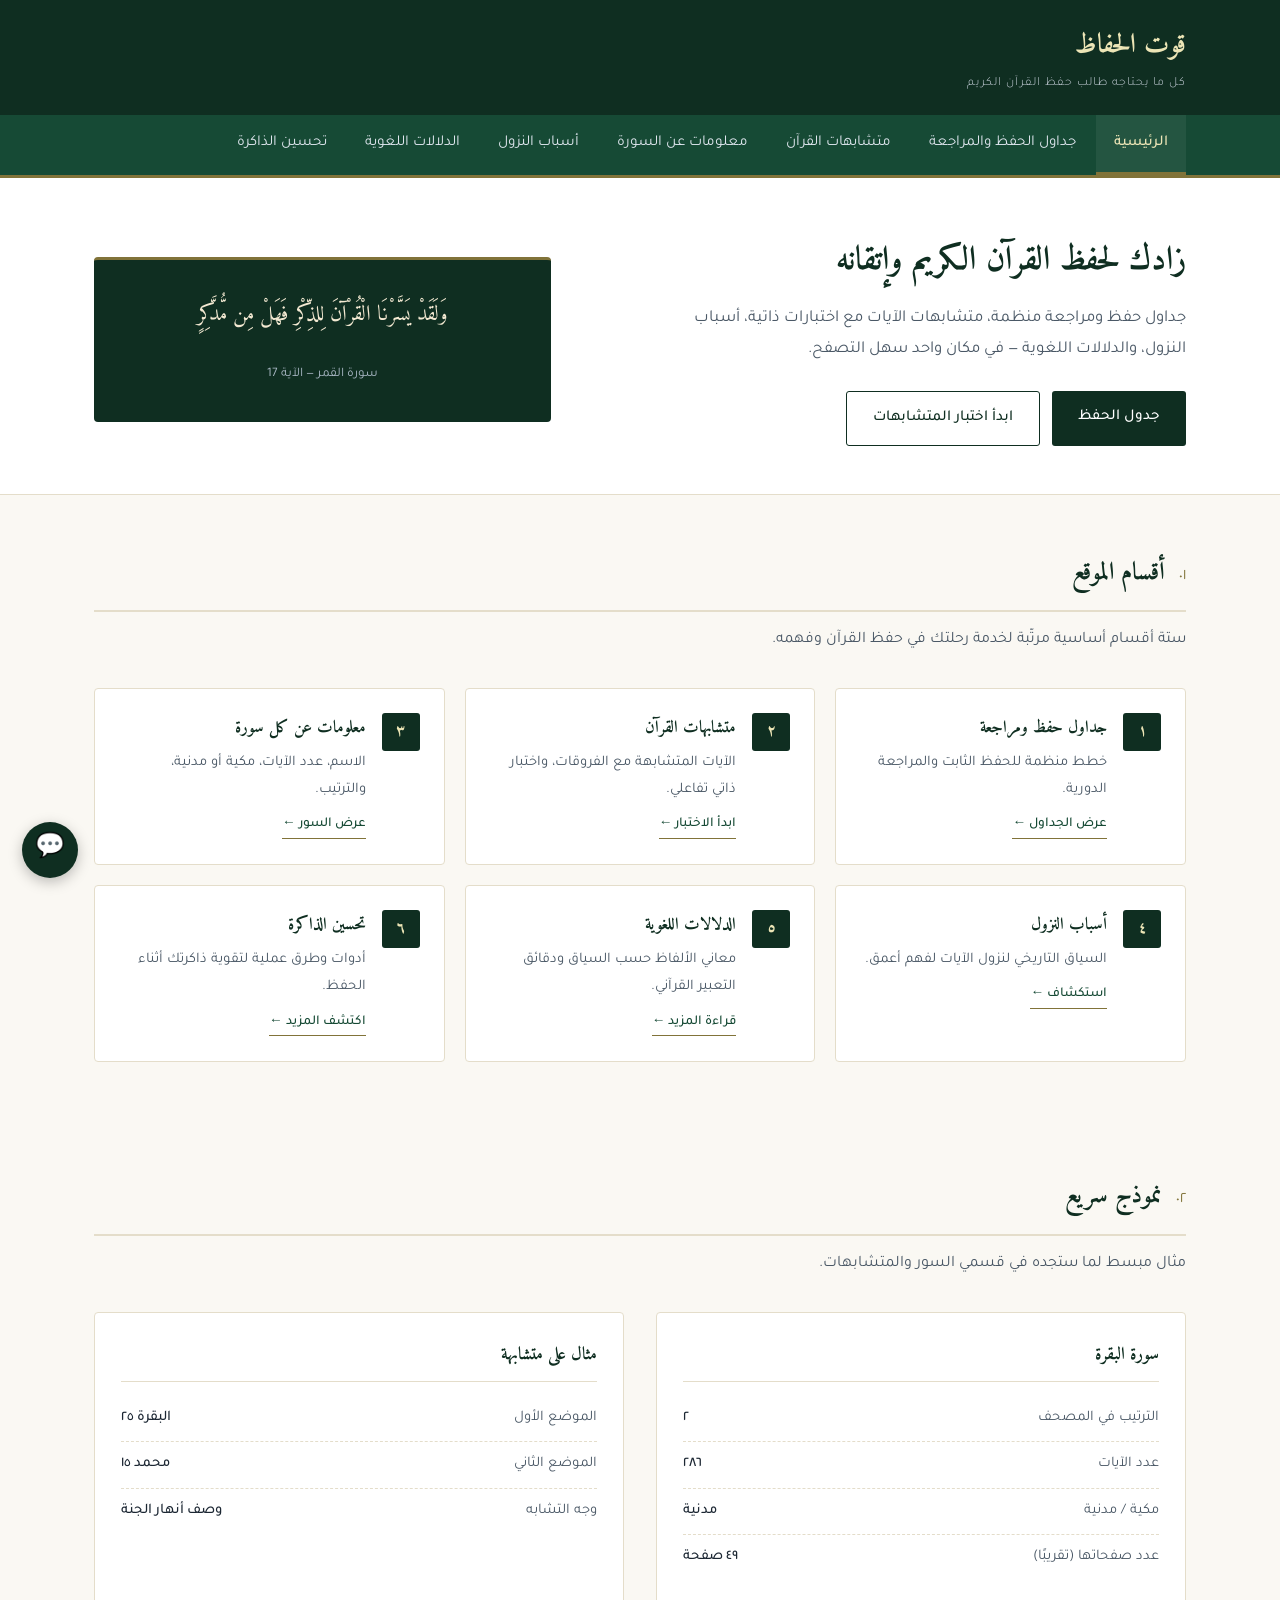
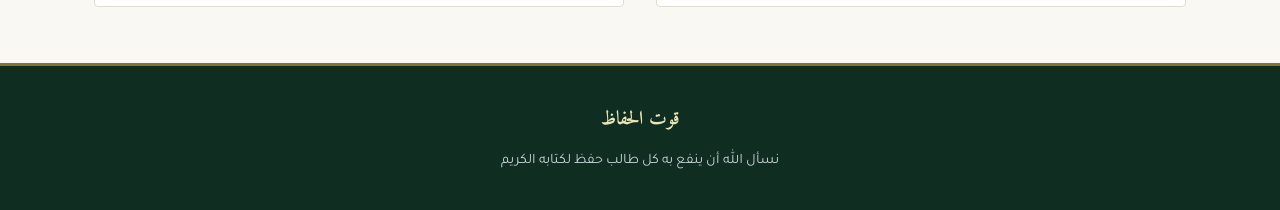
==== commit 4122f999: "Add files via upload" ====
--- a/index.html
+++ b/index.html
@@ -4,6 +4,47 @@
 <meta charset="UTF-8">
 <meta name="viewport" content="width=device-width, initial-scale=1.0">
 <title>قوت الحفاظ | كل ما يحتاجه طالب حفظ القرآن الكريم</title>
+<meta name="description" content="منصة «قوت الحفاظ» التعليمية لحفظ القرآن الكريم: جداول حفظ ومراجعة يومية جاهزة، متشابهات الآيات مع اختبار ذاتي تفاعلي، ومعلومات شاملة عن كل سورة — كل ما يحتاجه الحافظ في مكان واحد.">
+<link rel="canonical" href="https://qootalhufaz.github.io/">
+<meta name="theme-color" content="#0f2e21">
+
+<!-- Open Graph -->
+<meta property="og:type" content="website">
+<meta property="og:site_name" content="قوت الحفاظ">
+<meta property="og:locale" content="ar_AR">
+<meta property="og:url" content="https://qootalhufaz.github.io/">
+<meta property="og:title" content="قوت الحفاظ | كل ما يحتاجه طالب حفظ القرآن الكريم">
+<meta property="og:description" content="جداول حفظ ومراجعة منظمة، متشابهات الآيات مع اختبارات ذاتية، ومعلومات شاملة عن كل سورة — زادك لحفظ القرآن الكريم وإتقانه.">
+<meta property="og:image" content="https://qootalhufaz.github.io/og-image.jpg">
+<meta property="og:image:width" content="1200">
+<meta property="og:image:height" content="630">
+<meta property="og:image:alt" content="شعار قوت الحفاظ">
+
+<!-- Twitter Card -->
+<meta name="twitter:card" content="summary_large_image">
+<meta name="twitter:title" content="قوت الحفاظ | كل ما يحتاجه طالب حفظ القرآن الكريم">
+<meta name="twitter:description" content="جداول حفظ ومراجعة منظمة، متشابهات الآيات مع اختبارات ذاتية، ومعلومات شاملة عن كل سورة.">
+<meta name="twitter:image" content="https://qootalhufaz.github.io/og-image.jpg">
+
+<!-- Favicons -->
+<link rel="icon" href="favicon.ico" sizes="any">
+<link rel="icon" type="image/png" sizes="32x32" href="icon-32.png">
+<link rel="icon" type="image/png" sizes="16x16" href="icon-16.png">
+<link rel="apple-touch-icon" sizes="180x180" href="apple-touch-icon.png">
+<link rel="manifest" href="site.webmanifest">
+
+<script type="application/ld+json">
+{
+  "@context": "https://schema.org",
+  "@type": "WebSite",
+  "name": "قوت الحفاظ",
+  "alternateName": "Qoot Al-Huffaz",
+  "url": "https://qootalhufaz.github.io/",
+  "description": "منصة تعليمية بالعربية لكل ما يحتاجه طالب حفظ القرآن الكريم: جداول حفظ ومراجعة، متشابهات الآيات، ومعلومات عن السور.",
+  "inLanguage": "ar"
+}
+</script>
+
 <link rel="preconnect" href="https://fonts.googleapis.com">
 <link href="https://fonts.googleapis.com/css2?family=Amiri:wght@400;700&family=Tajawal:wght@300;400;500;700&display=swap" rel="stylesheet">
 <link rel="stylesheet" href="style.css">
@@ -135,7 +176,6 @@
 <footer>
   <span class="brand">قوت الحفاظ</span>
   نسأل الله أن ينفع به كل طالب حفظ لكتابه الكريم
-  <span class="copyright">© قوت الحفاظ — جميع الحقوق محفوظة</span>
 </footer>
 
 <a href="share-experience.html" class="share-fab" title="شاركنا تجربتك">💬</a>
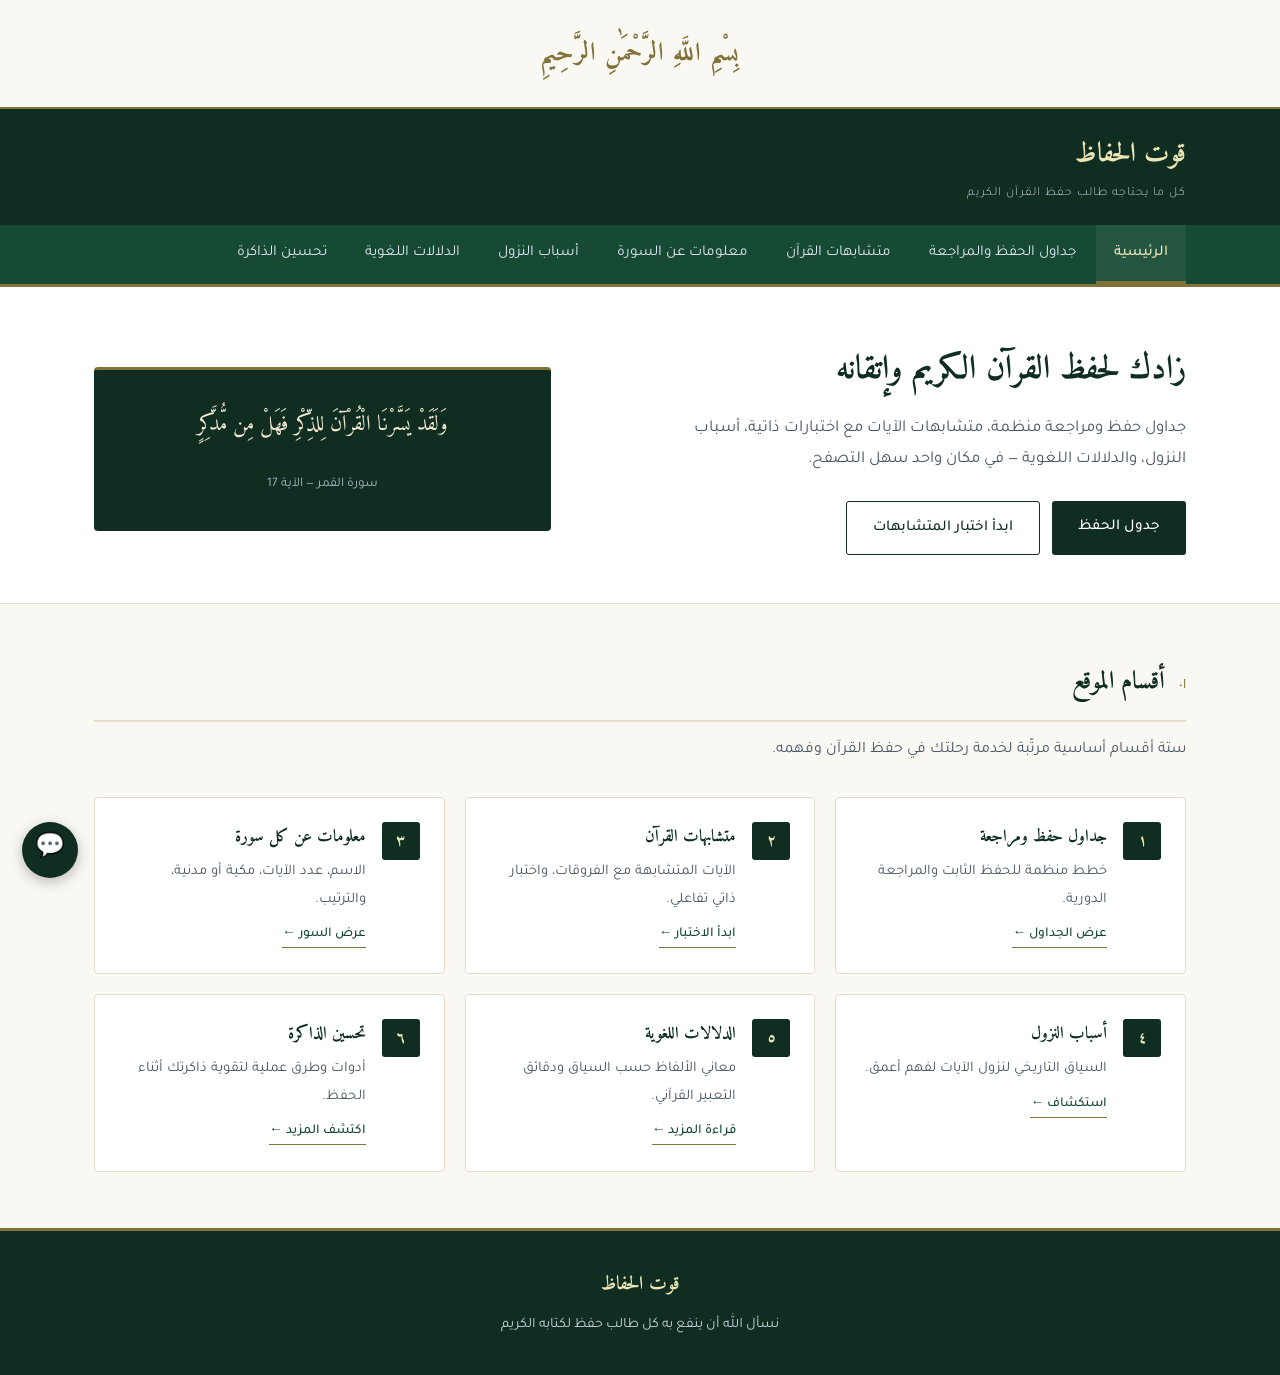
==== commit 5dc93179: "Add files via upload" ====
--- a/index.html
+++ b/index.html
@@ -4,52 +4,15 @@
 <meta charset="UTF-8">
 <meta name="viewport" content="width=device-width, initial-scale=1.0">
 <title>قوت الحفاظ | كل ما يحتاجه طالب حفظ القرآن الكريم</title>
-<meta name="description" content="منصة «قوت الحفاظ» التعليمية لحفظ القرآن الكريم: جداول حفظ ومراجعة يومية جاهزة، متشابهات الآيات مع اختبار ذاتي تفاعلي، ومعلومات شاملة عن كل سورة — كل ما يحتاجه الحافظ في مكان واحد.">
-<link rel="canonical" href="https://qootalhufaz.github.io/">
-<meta name="theme-color" content="#0f2e21">
-
-<!-- Open Graph -->
-<meta property="og:type" content="website">
-<meta property="og:site_name" content="قوت الحفاظ">
-<meta property="og:locale" content="ar_AR">
-<meta property="og:url" content="https://qootalhufaz.github.io/">
-<meta property="og:title" content="قوت الحفاظ | كل ما يحتاجه طالب حفظ القرآن الكريم">
-<meta property="og:description" content="جداول حفظ ومراجعة منظمة، متشابهات الآيات مع اختبارات ذاتية، ومعلومات شاملة عن كل سورة — زادك لحفظ القرآن الكريم وإتقانه.">
-<meta property="og:image" content="https://qootalhufaz.github.io/og-image.jpg">
-<meta property="og:image:width" content="1200">
-<meta property="og:image:height" content="630">
-<meta property="og:image:alt" content="شعار قوت الحفاظ">
-
-<!-- Twitter Card -->
-<meta name="twitter:card" content="summary_large_image">
-<meta name="twitter:title" content="قوت الحفاظ | كل ما يحتاجه طالب حفظ القرآن الكريم">
-<meta name="twitter:description" content="جداول حفظ ومراجعة منظمة، متشابهات الآيات مع اختبارات ذاتية، ومعلومات شاملة عن كل سورة.">
-<meta name="twitter:image" content="https://qootalhufaz.github.io/og-image.jpg">
-
-<!-- Favicons -->
-<link rel="icon" href="favicon.ico" sizes="any">
-<link rel="icon" type="image/png" sizes="32x32" href="icon-32.png">
-<link rel="icon" type="image/png" sizes="16x16" href="icon-16.png">
-<link rel="apple-touch-icon" sizes="180x180" href="apple-touch-icon.png">
-<link rel="manifest" href="site.webmanifest">
-
-<script type="application/ld+json">
-{
-  "@context": "https://schema.org",
-  "@type": "WebSite",
-  "name": "قوت الحفاظ",
-  "alternateName": "Qoot Al-Huffaz",
-  "url": "https://qootalhufaz.github.io/",
-  "description": "منصة تعليمية بالعربية لكل ما يحتاجه طالب حفظ القرآن الكريم: جداول حفظ ومراجعة، متشابهات الآيات، ومعلومات عن السور.",
-  "inLanguage": "ar"
-}
-</script>
-
 <link rel="preconnect" href="https://fonts.googleapis.com">
 <link href="https://fonts.googleapis.com/css2?family=Amiri:wght@400;700&family=Tajawal:wght@300;400;500;700&display=swap" rel="stylesheet">
 <link rel="stylesheet" href="style.css">
 </head>
 <body>
+
+<div class="bismillah-banner">
+  <p>بِسْمِ اللَّهِ الرَّحْمَٰنِ الرَّحِيمِ</p>
+</div>
 
 <header>
   <div class="top-bar">
@@ -145,34 +108,6 @@
   </div>
 </section>
 
-<section id="preview">
-  <div class="section-title">
-    <span class="num">٠٢</span>
-    <h2>نموذج سريع</h2>
-  </div>
-  <p class="section-desc">مثال مبسط لما ستجده في قسمي السور والمتشابهات.</p>
-
-  <div class="split">
-    <div class="info-panel">
-      <h3>سورة البقرة</h3>
-      <ul>
-        <li><span>الترتيب في المصحف</span><b>٢</b></li>
-        <li><span>عدد الآيات</span><b>٢٨٦</b></li>
-        <li><span>مكية / مدنية</span><b>مدنية</b></li>
-        <li><span>عدد صفحاتها (تقريبًا)</span><b>٤٩ صفحة</b></li>
-      </ul>
-    </div>
-    <div class="info-panel">
-      <h3>مثال على متشابهة</h3>
-      <ul>
-        <li><span>الموضع الأول</span><b>البقرة ٢٥</b></li>
-        <li><span>الموضع الثاني</span><b>محمد ١٥</b></li>
-        <li><span>وجه التشابه</span><b>وصف أنهار الجنة</b></li>
-      </ul>
-    </div>
-  </div>
-</section>
-
 <footer>
   <span class="brand">قوت الحفاظ</span>
   نسأل الله أن ينفع به كل طالب حفظ لكتابه الكريم
--- a/style.css
+++ b/style.css
@@ -30,6 +30,22 @@
 h1,h2,h3{ font-family:'Amiri', serif; font-weight:700; color:var(--navy-deep); }
 a{color:inherit; text-decoration:none;}
 
+/* ============ ٢-ب) شريط البسملة (افتتاحية مستقلة، موحّدة لكل الصفحات) ============ */
+.bismillah-banner{
+  background:var(--paper);
+  text-align:center;
+  padding:30px 24px;
+  border-bottom:2px solid var(--gold);
+}
+.bismillah-banner p{
+  font-family:'Amiri', serif;
+  font-weight:700;
+  font-size:1.6rem;
+  color:var(--gold);
+  letter-spacing:1px;
+  margin:0;
+}
+
 /* ============ ٣) الهيدر + شريط التنقل (موحّد لكل الصفحات) ============ */
 header{
   background:var(--navy-deep);
@@ -83,7 +99,6 @@
   border-top:3px solid var(--gold);
 }
 footer .brand{color:var(--gold-light); font-family:'Amiri',serif; font-size:1.2rem; display:block; margin-bottom:10px;}
-footer .copyright{display:block; margin-top:14px; padding-top:14px; border-top:1px solid rgba(255,255,255,0.15); font-size:0.8rem; color:#8fa0ad;}
 
 /* ============ ٥) أزرار عامة (تُستخدم بالصفحة الرئيسية والأقسام) ============ */
 .btn{
@@ -694,3 +709,13 @@
 .wcard-bell-tip.show{
   display:block;
 }
+
+/* ============ ١٦) صفحات "قريبًا" (أسباب النزول / الدلالات اللغوية / تحسين الذاكرة) ============ */
+.coming-soon{
+  max-width:640px; margin:0 auto; padding:90px 24px;
+  text-align:center;
+}
+.coming-soon .cs-icon{ font-size:2.6rem; margin-bottom:20px; }
+.coming-soon h1{ font-size:1.9rem; margin-bottom:14px; }
+.coming-soon p{ color:var(--ink-soft); font-size:1.05rem; margin-bottom:28px; }
+.coming-soon .btn{ display:inline-block; }
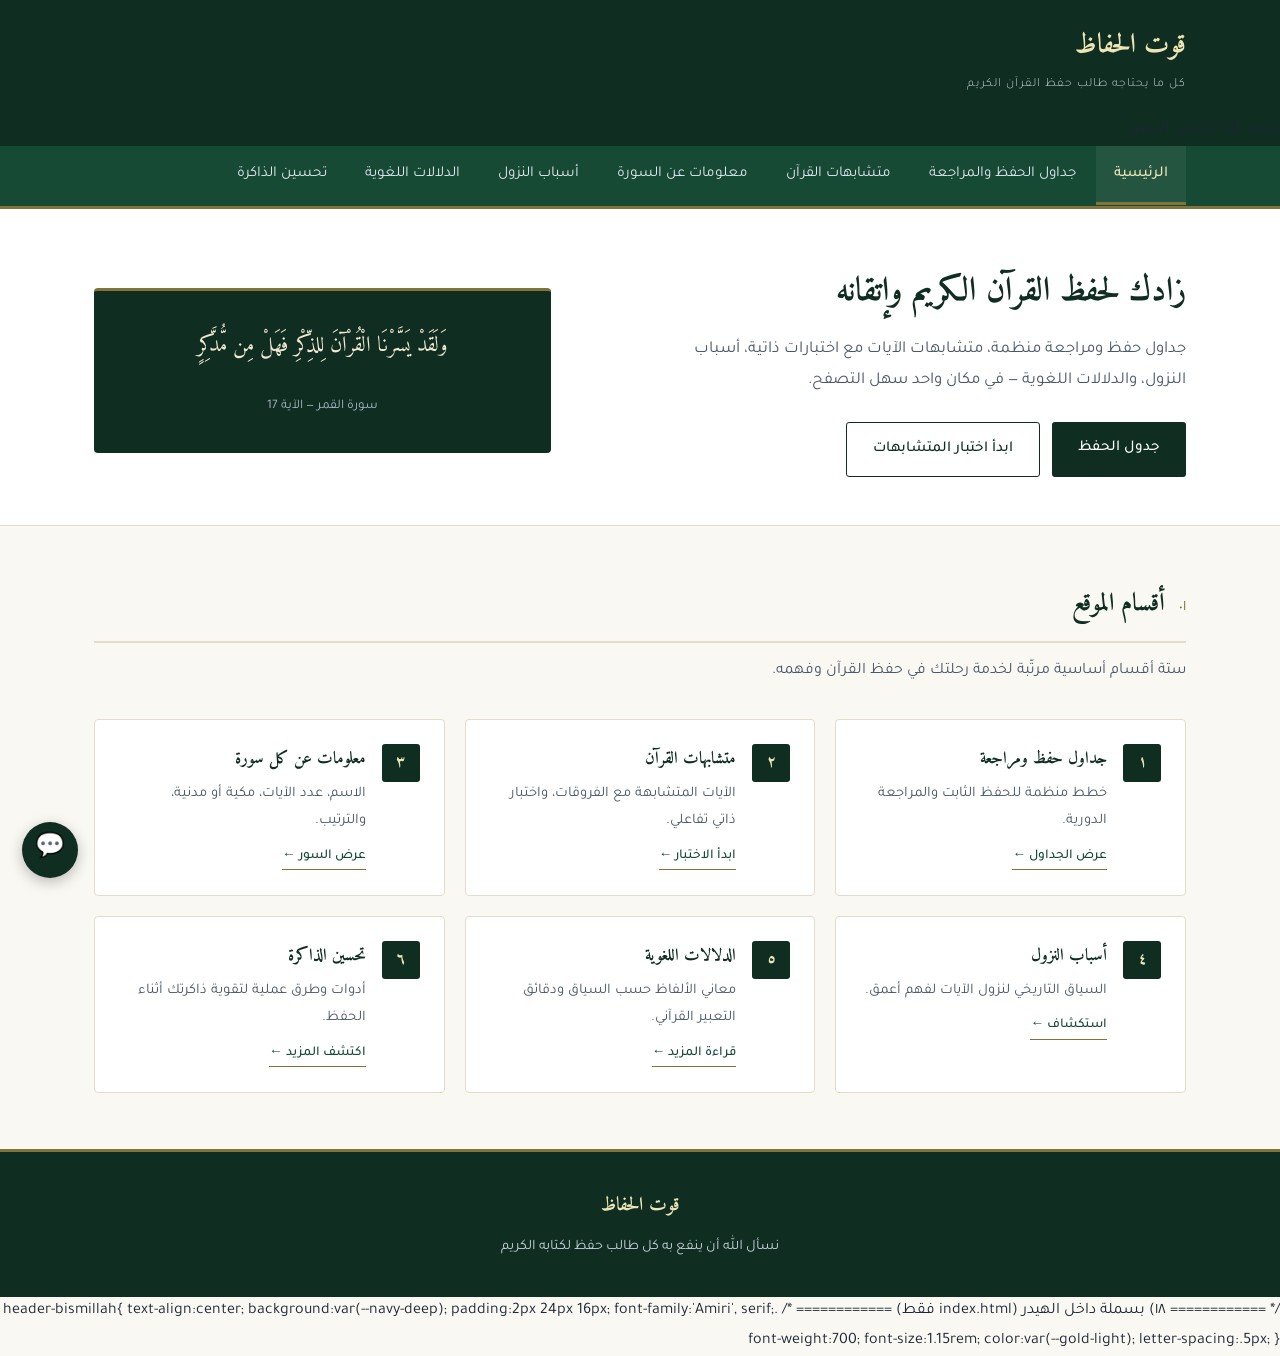
==== commit e35f36f9: "Add Bismillah header to index.html Added a header section with a Bismillah message and styled it." ====
--- a/index.html
+++ b/index.html
@@ -10,15 +10,13 @@
 </head>
 <body>
 
-<div class="bismillah-banner">
-  <p>بِسْمِ اللَّهِ الرَّحْمَٰنِ الرَّحِيمِ</p>
-</div>
-
+  
 <header>
-  <div class="top-bar">
+   <div class="top-bar">
     <div class="brand">قوت الحفاظ<small>كل ما يحتاجه طالب حفظ القرآن الكريم</small></div>
     <button class="menu-toggle" onclick="document.querySelector('.main-nav').classList.toggle('open')" aria-label="فتح القائمة">☰</button>
   </div>
+  <div class="header-bismillah">بِسْمِ اللَّهِ الرَّحْمَٰنِ الرَّحِيمِ</div>
   <nav class="main-nav">
     <ul>
       <li><a href="index.html" class="active">الرئيسية</a></li>
@@ -118,3 +116,14 @@
 <!-- Cloudflare Web Analytics --><script type='module' src='https://static.cloudflareinsights.com/beacon.min.js' data-cf-beacon='{"token": "39f866db1f5d42de9522ed9c44520408"}'></script><!-- End Cloudflare Web Analytics -->
 </body>
 </html>
+/* ============ ١٨) بسملة داخل الهيدر (index.html فقط) ============ */
+.header-bismillah{
+  text-align:center;
+  background:var(--navy-deep);
+  padding:2px 24px 16px;
+  font-family:'Amiri', serif;
+  font-weight:700;
+  font-size:1.15rem;
+  color:var(--gold-light);
+  letter-spacing:.5px;
+}
--- a/style.css
+++ b/style.css
@@ -55,14 +55,18 @@
   max-width:1140px; margin:0 auto;
   display:flex; align-items:center; justify-content:space-between;
   padding:20px 24px;
+  min-height:116px;
+   
 }
 .brand{color:var(--gold-light); font-family:'Amiri',serif; font-size:1.7rem; font-weight:700;}
 .brand small{display:block; color:#c7d0da; font-family:'Tajawal',sans-serif; font-size:0.78rem; font-weight:300; letter-spacing:1px; margin-top:2px;}
 
 nav.main-nav{background:var(--navy);}
+
 .main-nav ul{
   max-width:1140px; margin:0 auto; padding:0 24px;
   display:flex; list-style:none; gap:2px; flex-wrap:wrap;
+  min-height:60px;
 }
 .main-nav a{
   display:block; padding:14px 18px; color:#dfe6ee; font-size:0.95rem;
@@ -93,10 +97,12 @@
 .menu-toggle:hover{background:rgba(255,255,255,0.08);}
 
 /* ============ ٤) الفوتر (موحّد لكل الصفحات) ============ */
+
 footer{
   background:var(--navy-deep); color:#c7d0da;
   padding:36px 24px; text-align:center; font-size:0.9rem;
   border-top:3px solid var(--gold);
+  min-height:148px;
 }
 footer .brand{color:var(--gold-light); font-family:'Amiri',serif; font-size:1.2rem; display:block; margin-bottom:10px;}
 
@@ -321,7 +327,9 @@
 .dash-banner h1 .accent{color:var(--gold-light);}
 .edit-link{background:transparent; border:1.5px solid var(--gold-light); color:var(--gold-light); padding:8px 18px; border-radius:20px; font-size:.85rem; cursor:pointer; font-family:'Tajawal',sans-serif; transition:.2s;}
 .edit-link:hover{background:var(--gold-light); color:var(--navy-deep);}
-
+.restart-link{background:transparent; border:1.5px solid var(--gold-light); color:var(--gold-light); padding:8px 18px; border-radius:20px; font-size:.85rem; cursor:pointer; font-family:'Tajawal',sans-serif; transition:.2s;}
+.restart-link:hover{background:var(--gold-light); color:var(--navy-deep);}
+.greet-actions{display:flex; gap:10px; align-items:center;}
 .dash-topbar{max-width:680px; margin:0 auto; padding:16px 20px 0;}
 .back-link{color:var(--navy); font-size:.9rem; font-weight:500;}
 .back-link:hover{color:var(--gold);}
@@ -719,3 +727,57 @@
 .coming-soon h1{ font-size:1.9rem; margin-bottom:14px; }
 .coming-soon p{ color:var(--ink-soft); font-size:1.05rem; margin-bottom:28px; }
 .coming-soon .btn{ display:inline-block; }
+
+/* ============ نافذة تأكيد عامة (Modal) — لإعادة بدء أي مسار ============ */
+.modal-overlay{
+  display:none;
+  position:fixed;
+  inset:0;
+  background:rgba(15,46,33,0.55);
+  align-items:center;
+  justify-content:center;
+  z-index:999;
+  padding:20px;
+}
+.modal-box{
+  background:var(--panel);
+  border-radius:14px;
+  padding:30px 26px;
+  max-width:400px;
+  width:100%;
+  text-align:center;
+  box-shadow:0 10px 40px rgba(0,0,0,0.25);
+}
+.modal-icon{ font-size:2.1rem; margin-bottom:12px; }
+.modal-title{
+  font-family:'Amiri', serif;
+  font-size:1.2rem;
+  font-weight:700;
+  color:var(--navy-deep);
+  margin-bottom:10px;
+}
+.modal-text{
+  font-size:0.92rem;
+  color:var(--ink-soft);
+  line-height:1.85;
+  margin-bottom:24px;
+}
+.modal-actions{
+  display:flex;
+  gap:10px;
+  justify-content:center;
+  flex-wrap:wrap;
+}
+.btn-confirm{
+  background:var(--gold);
+  color:#fff;
+  border:none;
+  padding:11px 22px;
+  border-radius:24px;
+  font-size:0.92rem;
+  font-weight:700;
+  cursor:pointer;
+  font-family:'Tajawal', sans-serif;
+  transition:.2s;
+}
+.btn-confirm:hover{ background:var(--navy-deep); }
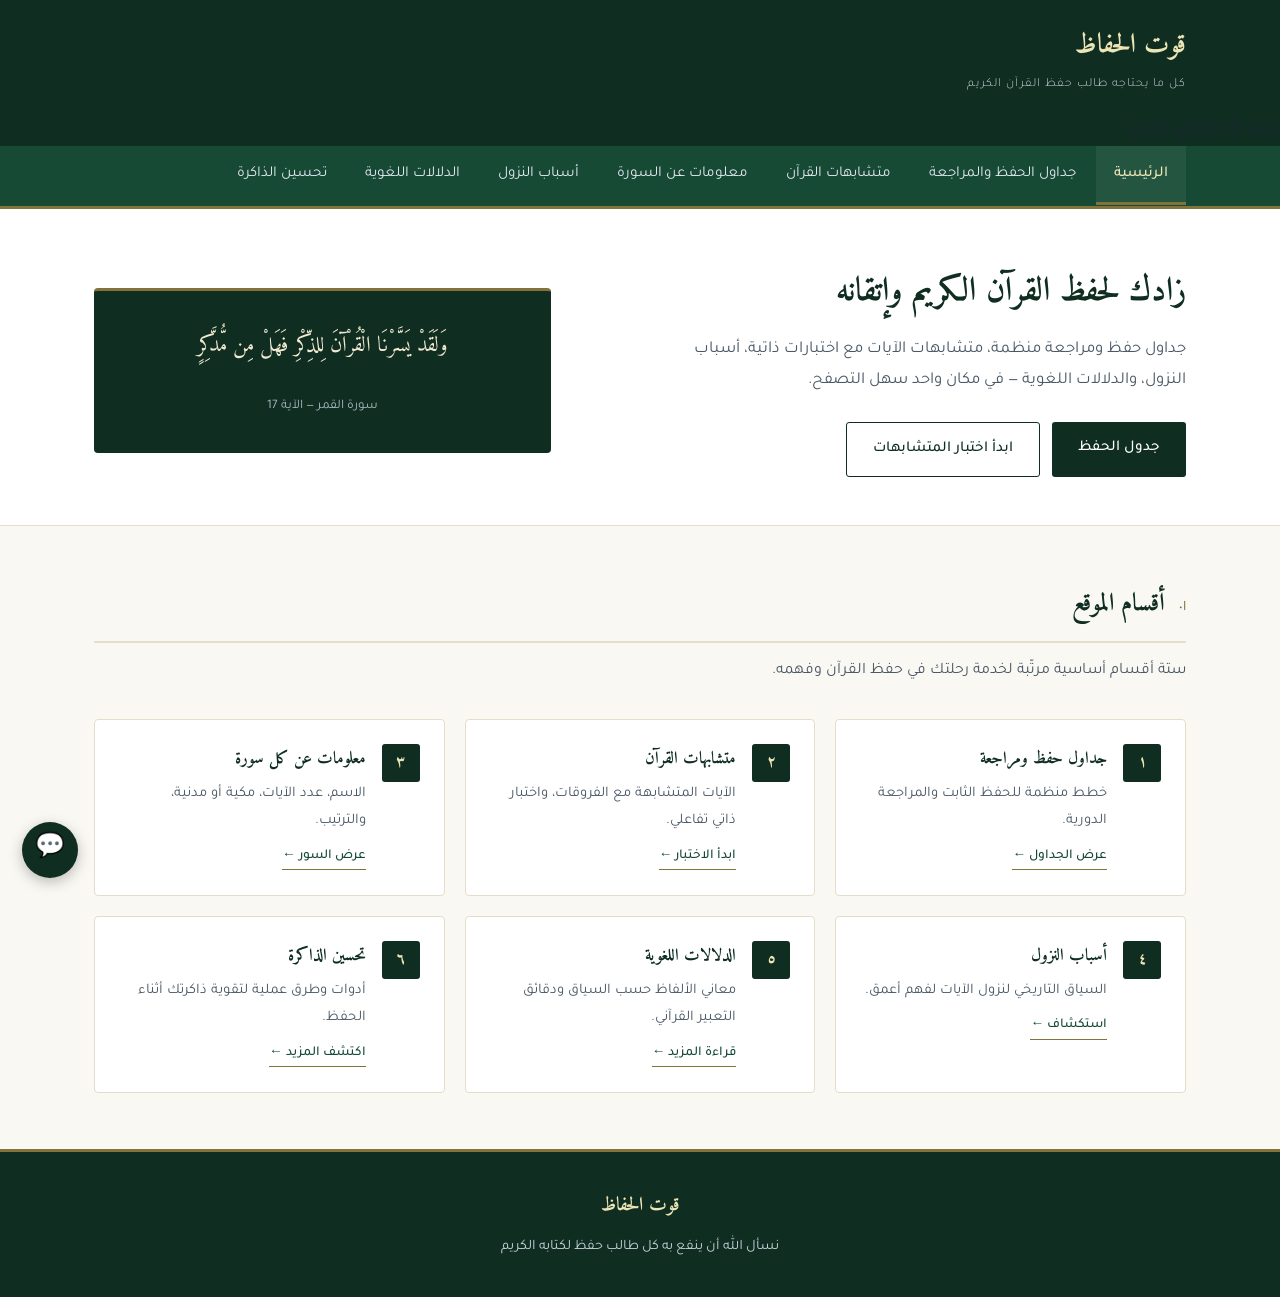
==== commit 50f0071d: "Remove header-bismillah CSS class Removed the header-bismillah CSS class from index.html." ====
--- a/index.html
+++ b/index.html
@@ -116,14 +116,4 @@
 <!-- Cloudflare Web Analytics --><script type='module' src='https://static.cloudflareinsights.com/beacon.min.js' data-cf-beacon='{"token": "39f866db1f5d42de9522ed9c44520408"}'></script><!-- End Cloudflare Web Analytics -->
 </body>
 </html>
-/* ============ ١٨) بسملة داخل الهيدر (index.html فقط) ============ */
-.header-bismillah{
-  text-align:center;
-  background:var(--navy-deep);
-  padding:2px 24px 16px;
-  font-family:'Amiri', serif;
-  font-weight:700;
-  font-size:1.15rem;
-  color:var(--gold-light);
-  letter-spacing:.5px;
-}
+
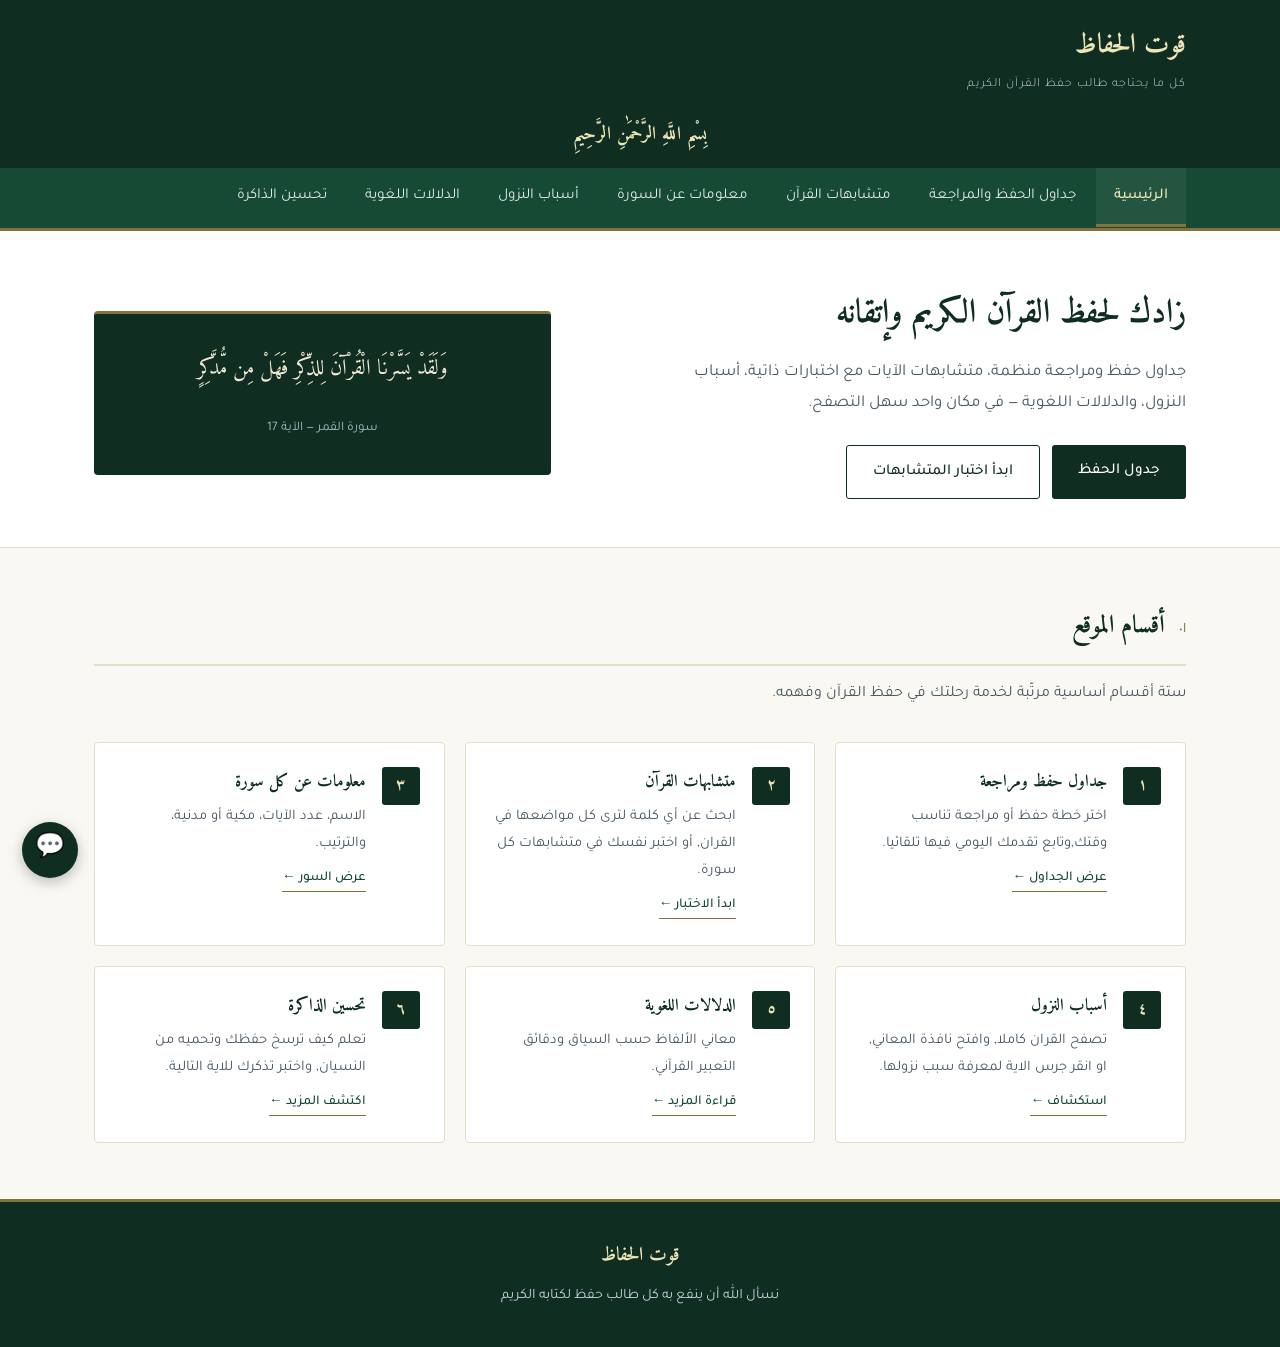
==== commit f9338566: "معاني واسباب نزول وindex" ====
--- a/index.html
+++ b/index.html
@@ -59,7 +59,7 @@
       <div class="num-badge">١</div>
       <div>
         <h3>جداول حفظ ومراجعة</h3>
-        <p>خطط منظمة للحفظ الثابت والمراجعة الدورية.</p>
+        <p>اختر خطة حفظ أو مراجعة تناسب وقتك,وتابع تقدمك اليومي فيها تلقائيا.</p>
         <a href="schedules.html" class="card-link">عرض الجداول ←</a>
       </div>
     </div>
@@ -67,7 +67,7 @@
       <div class="num-badge">٢</div>
       <div>
         <h3>متشابهات القرآن</h3>
-        <p>الآيات المتشابهة مع الفروقات، واختبار ذاتي تفاعلي.</p>
+        <p>ابحث عن أي كلمة لترى كل مواضعها في القران, أو اختبر نفسك في متشابهات كل سورة.</p>
         <a href="mutashabihat.html" class="card-link">ابدأ الاختبار ←</a>
       </div>
     </div>
@@ -83,7 +83,7 @@
       <div class="num-badge">٤</div>
       <div>
         <h3>أسباب النزول</h3>
-        <p>السياق التاريخي لنزول الآيات لفهم أعمق.</p>
+        <p>تصفح القران كاملا, وافتح نافذة المعاني, او انقر جرس الاية لمعرفة سبب نزولها.</p>
         <a href="asbab-nuzul.html" class="card-link">استكشاف ←</a>
       </div>
     </div>
@@ -99,7 +99,7 @@
       <div class="num-badge">٦</div>
       <div>
         <h3>تحسين الذاكرة</h3>
-        <p>أدوات وطرق عملية لتقوية ذاكرتك أثناء الحفظ.</p>
+        <p>تعلم كيف ترسخ حفظك وتحميه من النسيان, واختبر تذكرك للاية التالية.</p>
         <a href="memory-boost.html" class="card-link">اكتشف المزيد ←</a>
       </div>
     </div>
--- a/style.css
+++ b/style.css
@@ -781,3 +781,264 @@
   transition:.2s;
 }
 .btn-confirm:hover{ background:var(--navy-deep); }
+
+/* ============ ١٨) بسملة داخل الهيدر (index.html فقط) ============ */
+.header-bismillah{
+  text-align:center;
+  background:var(--navy-deep);
+  padding:2px 24px 16px;
+  font-family:'Amiri', serif;
+  font-weight:700;
+  font-size:1.15rem;
+  color:var(--gold-light);
+  letter-spacing:.5px;
+}
+
+/* =====================================================================
+   ١٩) صفحة المصحف بالرسم العثماني (asbab-nuzul.html — نموذج أولي MVP)
+   ===================================================================== */
+.mushaf-wrap{ max-width: 760px; margin:0 auto; padding:36px 20px 70px; }
+
+.mushaf-toolbar{
+  display:flex; align-items:center; justify-content:space-between;
+  gap:12px; flex-wrap:wrap; margin-bottom:22px;
+  background:var(--panel); border:1px solid var(--line); border-radius:12px;
+  padding:14px 18px;
+}
+.mushaf-nav-btn{
+  background:var(--navy-deep); color:#fff; border:none; padding:9px 20px;
+  border-radius:20px; font-family:'Tajawal',sans-serif; font-size:.9rem;
+  font-weight:700; cursor:pointer; transition:.2s; flex:none;
+}
+.mushaf-nav-btn:hover:not(:disabled){ background:var(--navy); }
+.mushaf-nav-btn:disabled{ opacity:.35; cursor:not-allowed; }
+
+.mushaf-surah-select{
+  font-family:'Tajawal',sans-serif; font-size:.92rem; padding:9px 14px;
+  border:1.5px solid var(--line); border-radius:8px; background:#fff; color:var(--ink);
+  flex:1; min-width:150px; max-width:220px;
+}
+.mushaf-surah-select:focus{ outline:none; border-color:var(--gold); }
+
+.mushaf-theme-group{ display:flex; gap:6px; flex:none; }
+.mushaf-theme-btn{
+  width:28px; height:28px; border-radius:50%; border:2px solid var(--line);
+  cursor:pointer; padding:0;
+}
+.mushaf-theme-btn[data-theme="light"]{ background:#faf8f3; }
+.mushaf-theme-btn[data-theme="sepia"]{ background:#ecdcb8; }
+.mushaf-theme-btn[data-theme="dark"]{ background:#1c1c1c; }
+.mushaf-theme-btn.active{ border-color:var(--gold); box-shadow:0 0 0 2px var(--gold-light); }
+
+.mushaf-stage{
+  background:#faf8f3; border:1px solid var(--line); border-radius:14px;
+  padding:34px 26px; box-shadow:0 2px 14px rgba(15,46,33,.08);
+  transition:background .2s ease, color .2s ease;
+  touch-action: pan-y;   /* ← هذا السطر الجديد فقط */
+  max-height:80vh; overflow-y:auto;
+}
+  
+.mushaf-stage[data-theme="sepia"]{ background:#f4ecd8; }
+.mushaf-stage[data-theme="dark"]{ background:#141414; color:#e8dfc8; }
+
+.mushaf-surah-header{ text-align:center; font-size:2.2rem; line-height:2.6; margin-bottom:6px; }
+.mushaf-bismillah{
+  text-align:center;
+  font-size:2.1em;
+  line-height:2.3;
+  margin:18px 0 26px;
+  padding:8px 0;
+}
+.mushaf-line{ text-align:center; font-size:2.1rem; line-height:2.5; direction:rtl; unicode-bidi:bidi-override;white-space:nowrap; }
+.mushaf-line{ text-align:justify; text-align-last:right; font-size:2.1rem; line-height:2.5; direction:rtl; unicode-bidi:bidi-override; white-space: nowrap; }
+.mushaf-surah-header{ direction:rtl; unicode-bidi:bidi-override; }
+.mushaf-bismillah{ direction:rtl; unicode-bidi:bidi-override; }
+.mushaf-word{ display:inline; direction:rtl; unicode-bidi:bidi-override; }
+.mushaf-end{ display:inline; font-size: 1.6em; vertical-align:-2px; direction:rtl; unicode-bidi:bidi-override; }
+
+.mushaf-footer-info{ text-align:center; margin-top:18px; font-size:.85rem; color:var(--ink-soft); }
+
+@media (max-width:600px){
+  .mushaf-line, .mushaf-surah-header, .mushaf-bismillah{ font-size:2em; line-height:2.3; }
+  .mushaf-stage{ padding:24px 14px; }
+  .mushaf-toolbar{ justify-content:center; }
+}
+/* ١٩) لوحة أسباب النزول (نافذة جانبية بالكمبيوتر / منزلقة من الأسفل بالموبايل) */
+.asbab-overlay{
+  position:fixed; inset:0; background:rgba(15,46,33,.35);
+  z-index:40; opacity:0; pointer-events:none; transition:opacity .25s ease;
+}
+.asbab-overlay.open{ opacity:1; pointer-events:auto; }
+
+.asbab-panel{
+  position:fixed; z-index:41; background:var(--paper);
+  box-shadow:0 0 24px rgba(0,0,0,.18);
+  display:flex; flex-direction:column;
+  transition:transform .3s ease;
+}
+@media (min-width:769px){
+  .asbab-panel{
+    top:0; bottom:0; right:0; width:400px; max-width:92vw;
+    transform:translateX(100%);
+    border-left:1px solid var(--line);
+  }
+  .asbab-panel.open{ transform:translateX(0); }
+  .asbab-panel-handle{ display:none; }
+}
+@media (max-width:768px){
+  .asbab-panel{
+    left:0; right:0; bottom:0; max-height:75vh;
+    border-radius:18px 18px 0 0;
+    transform:translateY(100%);
+    border-top:1px solid var(--line);
+  }
+  .asbab-panel.open{ transform:translateY(0); }
+  .asbab-panel-handle{
+    width:40px; height:4px; background:var(--line);
+    border-radius:2px; margin:10px auto 4px;
+  }
+}
+.asbab-panel-header{
+  display:flex; align-items:center; justify-content:space-between;
+  padding:6px 18px 10px; border-bottom:1px solid var(--line);
+}
+.asbab-panel-title{ font-family:'Amiri', serif; font-weight:700; color:var(--navy-deep); font-size:1.1rem; }
+.asbab-panel-close{ background:none; border:none; font-size:1.2rem; color:var(--ink-soft); cursor:pointer; line-height:1; }
+.asbab-tabs{ display:flex; gap:6px; padding:10px 18px 0; flex:none; }
+.asbab-tab-btn{
+  background:var(--green-tint); border:1px solid var(--line); color:var(--ink-soft);
+  border-radius:999px; padding:6px 14px; font-family:'Tajawal', sans-serif; font-size:.85rem; cursor:pointer;
+}
+.asbab-tab-btn.active{ background:var(--navy-deep); color:var(--gold-light); border-color:var(--navy-deep); }
+.asbab-content{
+  padding:16px 18px 28px; overflow-y:auto; flex:1;
+  font-family:'Tajawal', sans-serif; line-height:1.9; color:var(--ink);
+}
+.asbab-content p{ margin:0 0 14px; }
+.asbab-content p:last-child{ margin-bottom:0; }
+
+.mushaf-end.has-asbab{
+  display:inline-block;
+  cursor:pointer;
+  background:rgba(129,115,57,.32);
+  border:1.5px solid rgba(129,115,57,.75);
+  border-radius:50%;
+  padding:2px 5px;
+}
+.asbab-verse-text{
+  padding:14px 18px 6px;
+  border-bottom:1px solid var(--line);
+}
+.asbab-verse-line{
+  font-family:'Amiri', serif;
+  font-size: 0.95em;
+  line-height:1.9;
+  color:var(--ink-soft);
+  text-align:center;
+  margin:0 0 6px;
+}
+.asbab-verse-line:last-child{ margin-bottom:10px; }
+/* =====================================================================
+   ٢٠) ميزة التلوين اليدوي (كلمة/آية) — asbab-nuzul.html
+   ===================================================================== */
+.mushaf-color-select{
+  font-family:'Tajawal',sans-serif; font-size:.9rem; padding:8px 12px;
+  border:1.5px solid var(--line); border-radius:8px; background:#fff; color:var(--ink);
+  flex:none;
+}
+.mushaf-color-select:focus{ outline:none; border-color:var(--gold); }
+
+.color-popup{
+  position:fixed; z-index:50; background:var(--panel); border:1px solid var(--line);
+  border-radius:12px; padding:8px; box-shadow:0 4px 16px rgba(0,0,0,.2);
+  display:flex; gap:6px;
+}
+.color-swatch{
+  width:28px; height:28px; border-radius:50%; border:2px solid var(--line);
+  cursor:pointer; padding:0; font-size:.85rem; display:flex; align-items:center; justify-content:center;
+  color:var(--ink-soft);
+}
+.color-swatch-clear{ background:#fff; }
+.color-swatch:hover{ border-color:var(--gold); }
+/* =====================================================================
+   ٢١) نسخة "شاشة كاملة" لصفحة أسباب النزول (Header مصغّر + قفل سكرول)
+   ===================================================================== */
+body.asbab-fullscreen{
+  height:100dvh;
+  overflow:hidden;
+  display:flex;
+  flex-direction:column;
+}
+
+.asbab-header-compact{
+  flex:none;
+  display:flex; align-items:center; justify-content:space-between;
+  gap:12px;
+  background:var(--navy-deep);
+  border-bottom:3px solid var(--gold);
+  padding:6px 16px;
+}
+.asbab-back-btn{
+  color:var(--gold-light); font-size:1.05rem; flex:none;
+  width:34px; height:34px; display:flex; align-items:center; justify-content:center;
+  border:1.5px solid var(--gold); border-radius:6px;
+}
+.asbab-back-btn:hover{ background:rgba(255,255,255,.08); }
+.asbab-header-title{
+  color:var(--gold-light); font-family:'Amiri',serif; font-size:1.05rem; font-weight:700;
+  flex:1; text-align:center;
+}
+.asbab-menu-toggle{
+  background:transparent; border:1.5px solid var(--gold); color:var(--gold-light);
+  width:34px; height:34px; border-radius:6px; font-size:1.1rem; cursor:pointer; flex:none;
+}
+.asbab-menu-toggle:hover{ background:rgba(255,255,255,.08); }
+
+.asbab-menu-overlay{
+  position:fixed; inset:0; background:rgba(15,46,33,.55); z-index:60;
+}
+.asbab-menu-list{
+  position:absolute; top:0; right:0; bottom:0; width:240px; max-width:80vw;
+  background:var(--navy-deep);
+  padding:20px 0; display:flex; flex-direction:column;
+  box-shadow:-4px 0 20px rgba(0,0,0,.25);
+  overflow-y:auto;
+}
+.asbab-menu-list a{
+  color:#dfe6ee; padding:14px 22px; font-size:.95rem; border-bottom:1px solid rgba(255,255,255,.08);
+}
+.asbab-menu-list a:hover, .asbab-menu-list a.active{
+  background:rgba(255,255,255,.06); color:var(--gold-light);
+}
+
+body.asbab-fullscreen .mushaf-wrap{
+  flex:1; min-height:0; display:flex; flex-direction:column;
+  max-width: 760px; width:100%; margin:0 auto;
+  padding:6px 14px 4px;
+}
+body.asbab-fullscreen .mushaf-toolbar{
+  flex:none; margin-bottom:6px; padding:6px 12px;
+}
+body.asbab-fullscreen .mushaf-stage{
+  flex:1; min-height:0; overflow-y:hidden; overflow-x:hidden;
+  display:flex; flex-direction:row; justify-content:center; align-items:flex-start;
+  padding:14px 20px;
+}
+@media (min-width:769px){
+  body.asbab-fullscreen .mushaf-stage{
+    overflow-y:auto;
+  }
+}
+body.asbab-fullscreen .mushaf-footer-info{
+  flex:none; margin-top:4px; font-size:.72rem;
+}
+
+body.asbab-fullscreen .mushaf-line{ line-height:2.1; }
+body.asbab-fullscreen .mushaf-surah-header{ line-height:2.15; }
+body.asbab-fullscreen .mushaf-bismillah{ line-height:1.95; }
+
+#mushafScaleWrap{ position:relative; flex:none; }
+body.asbab-fullscreen #mushafPage{
+  position:absolute; top:0; left:0;
+  transform-origin: top left;
+}
